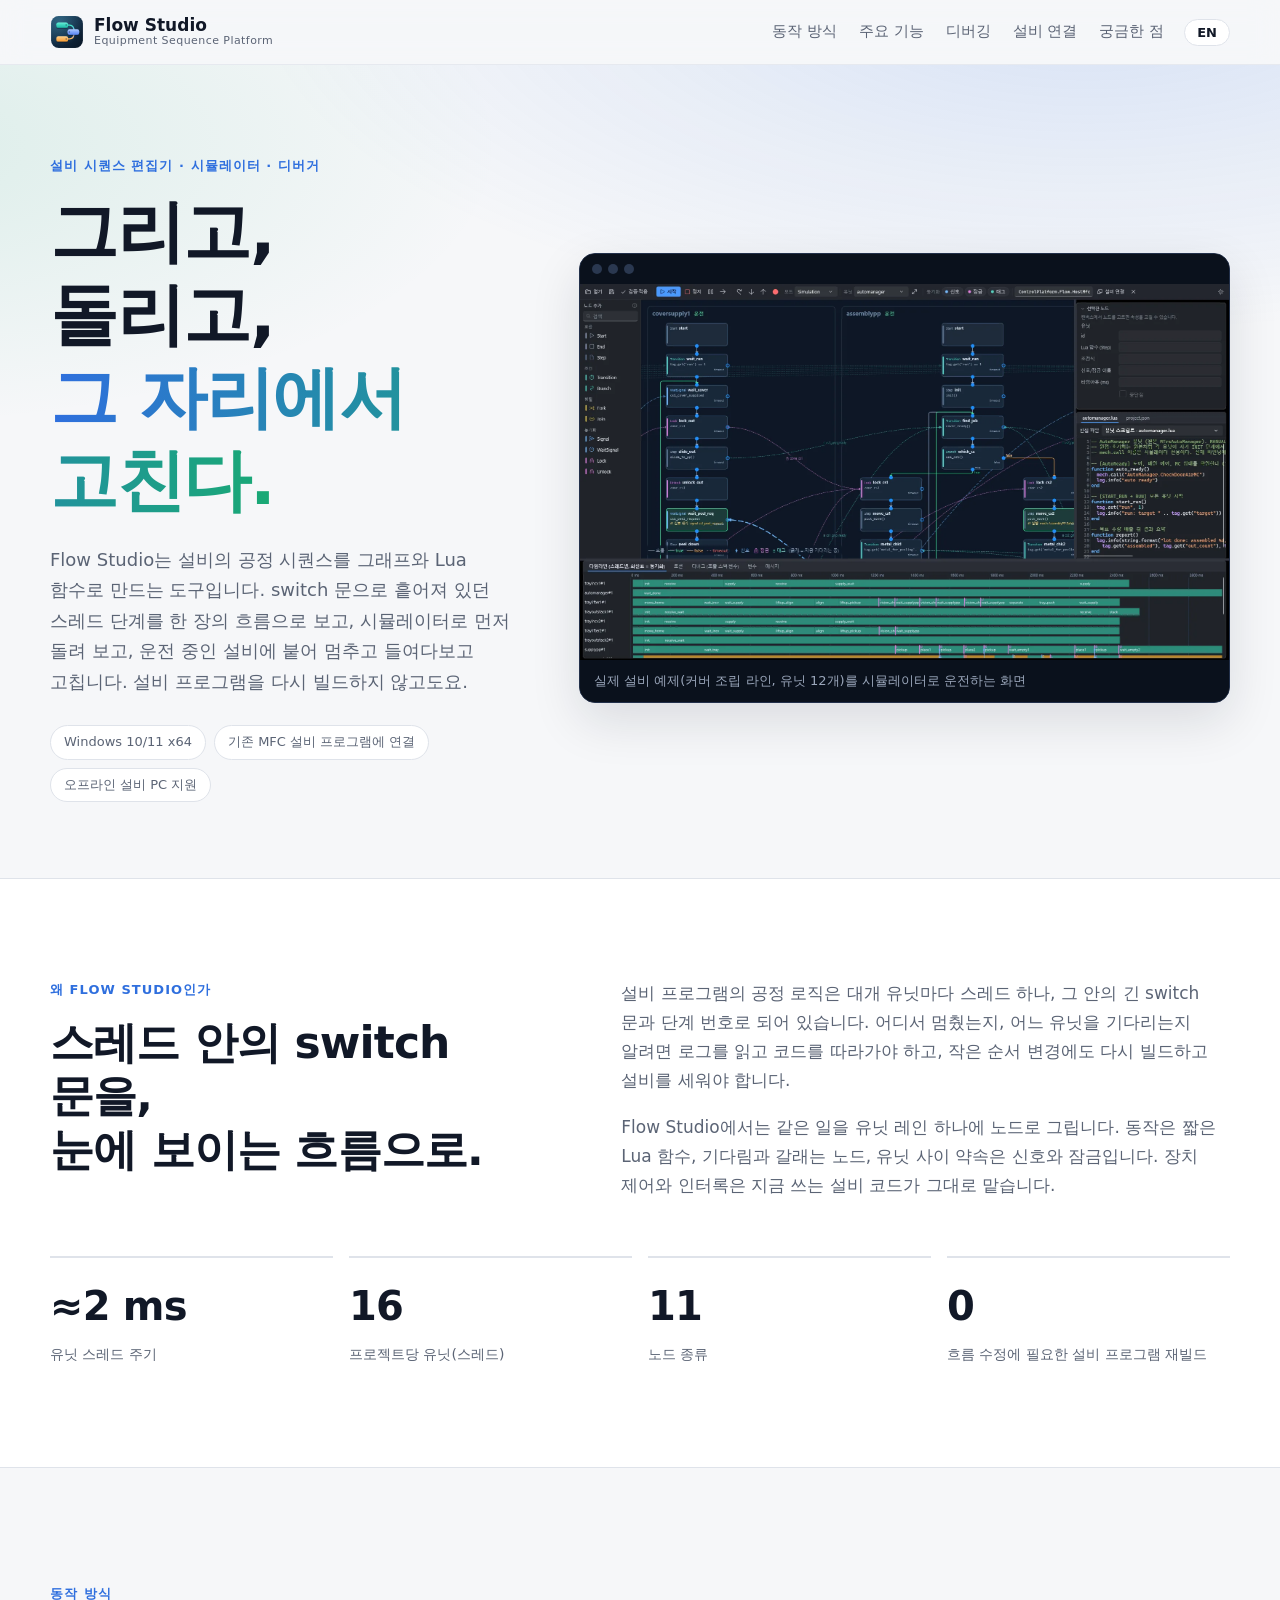
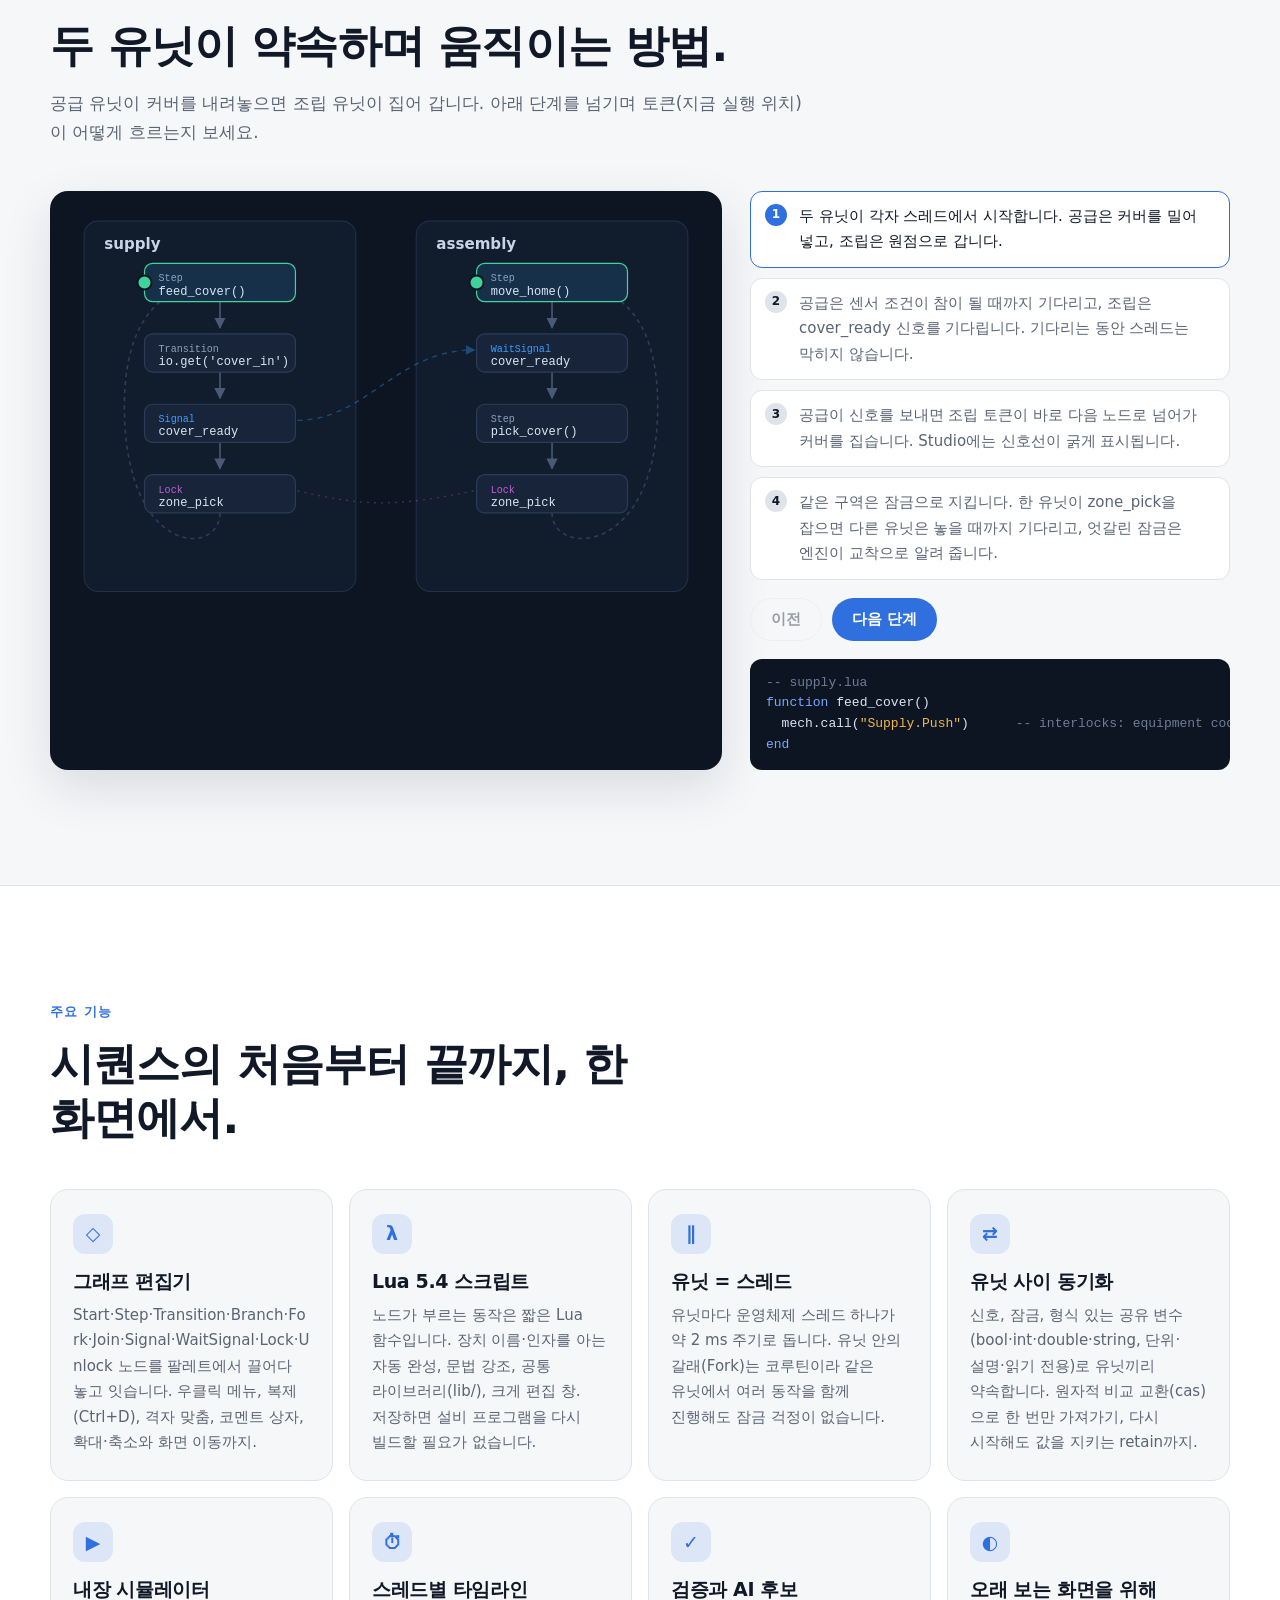
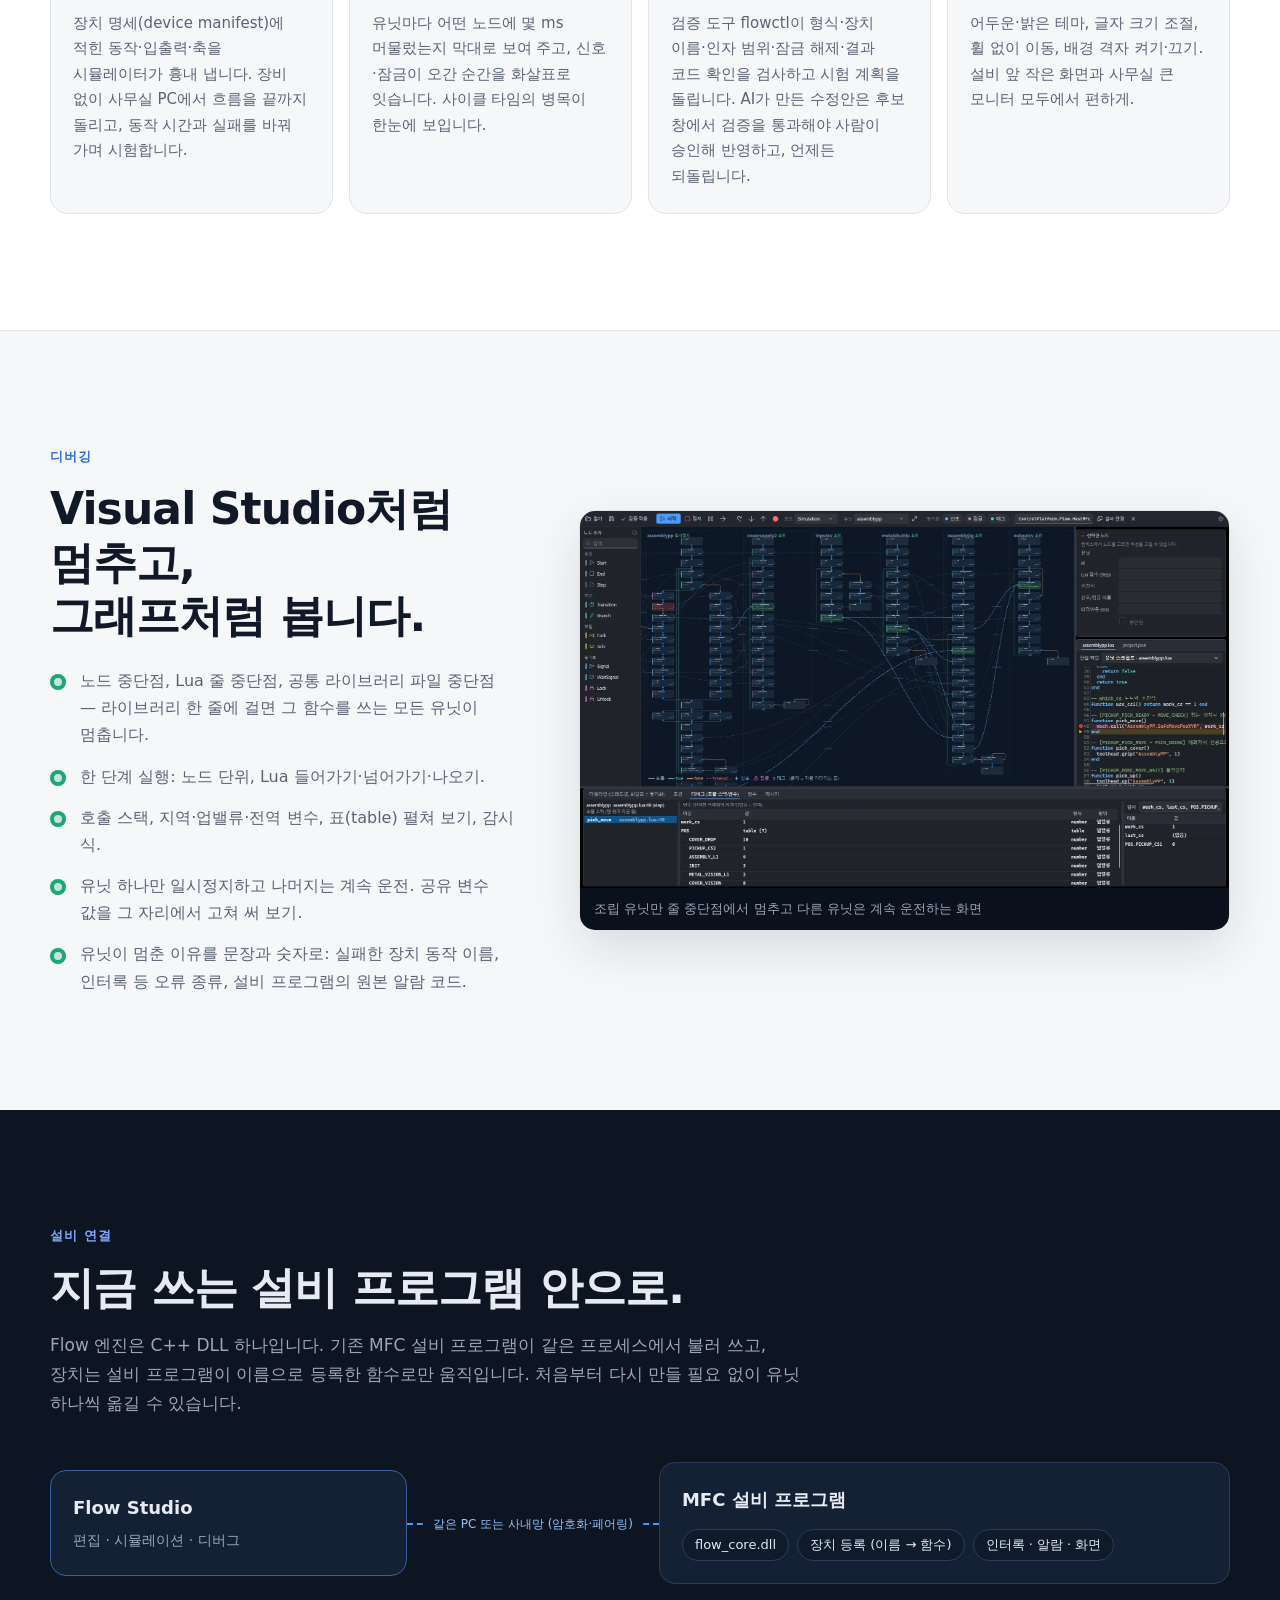
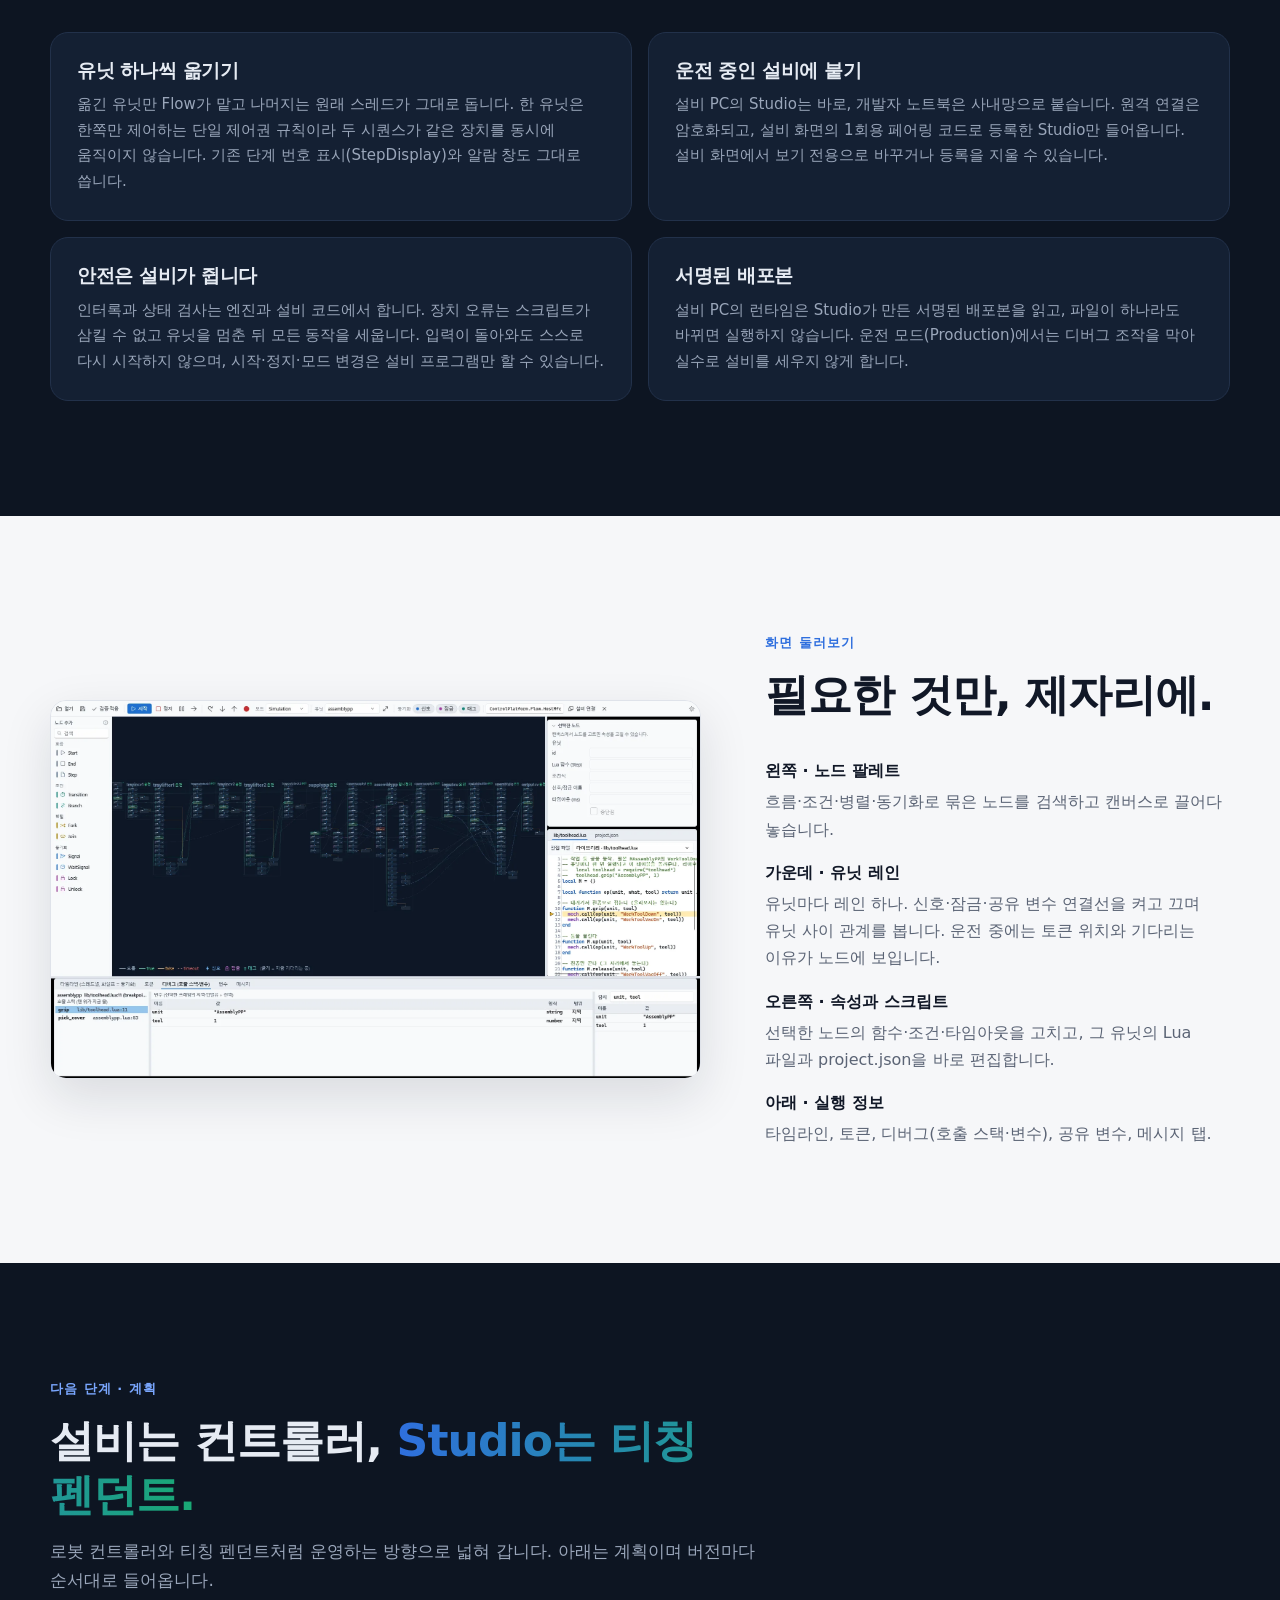
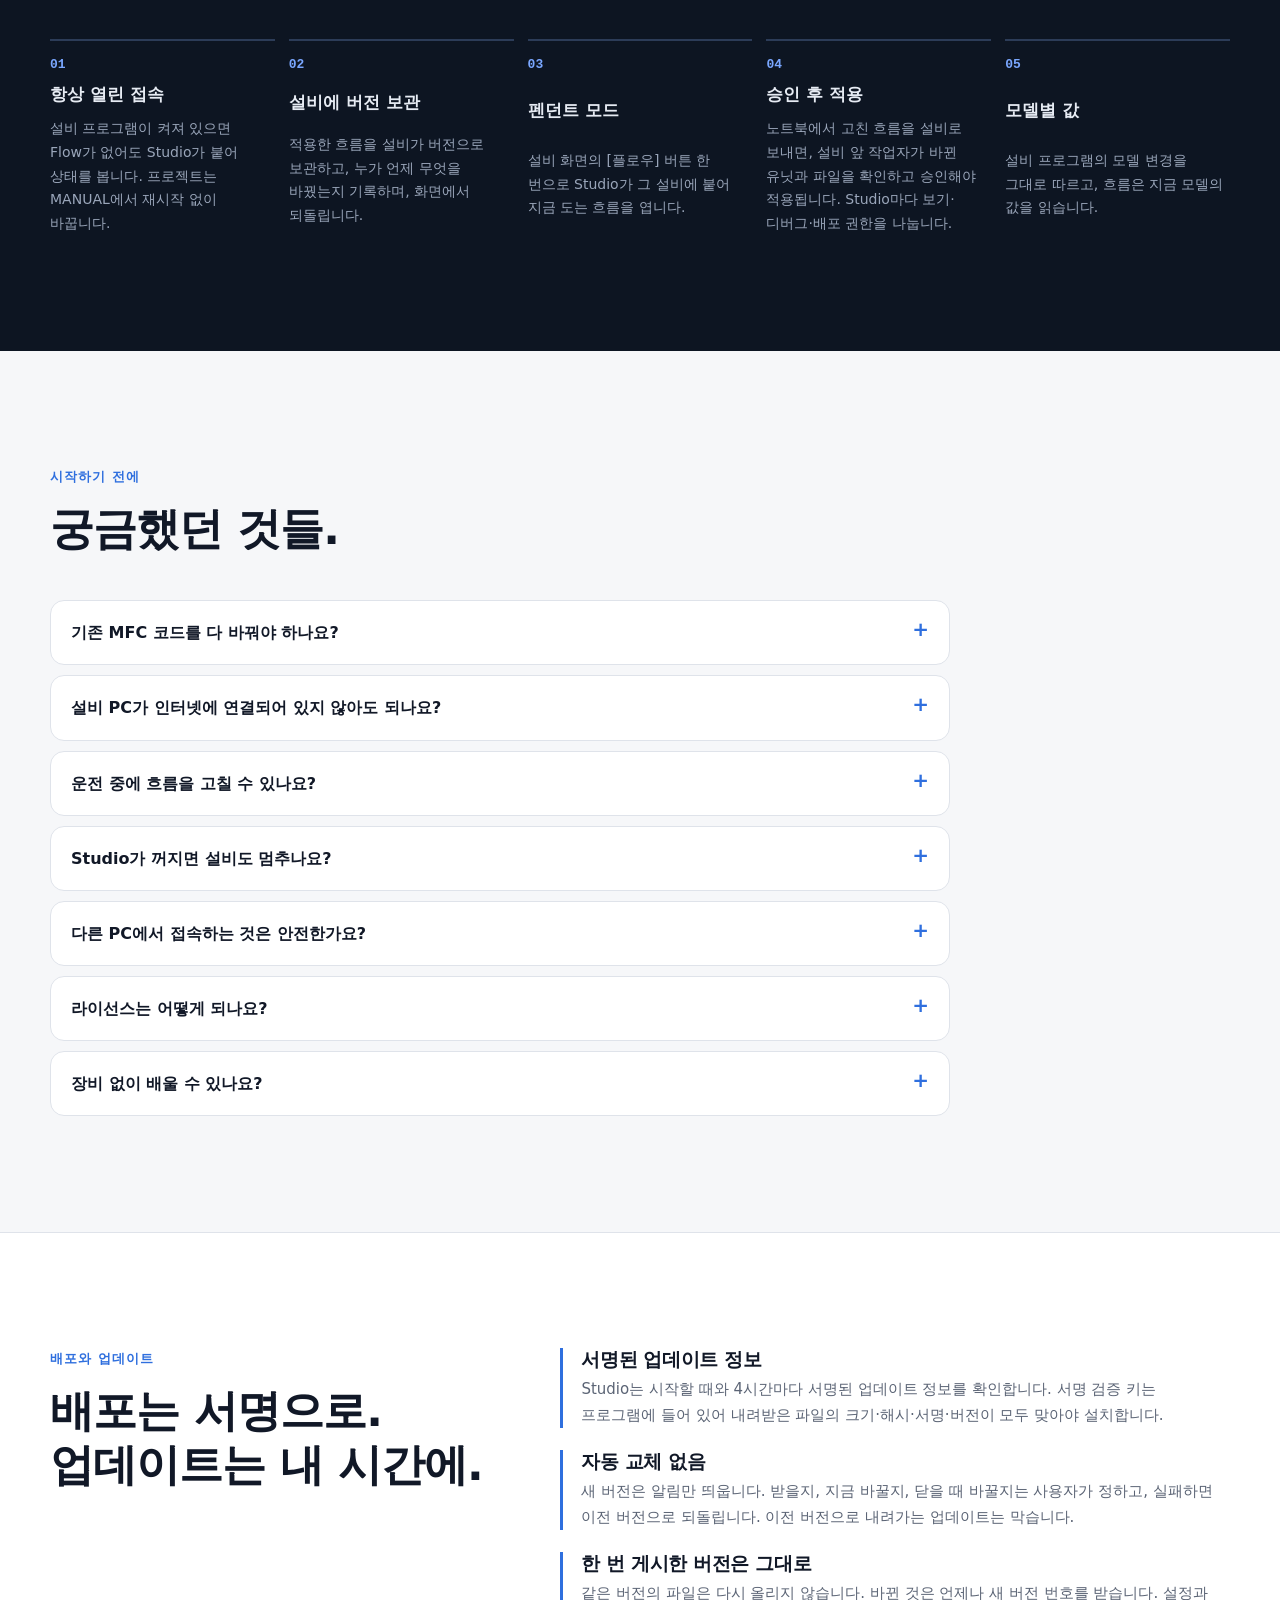
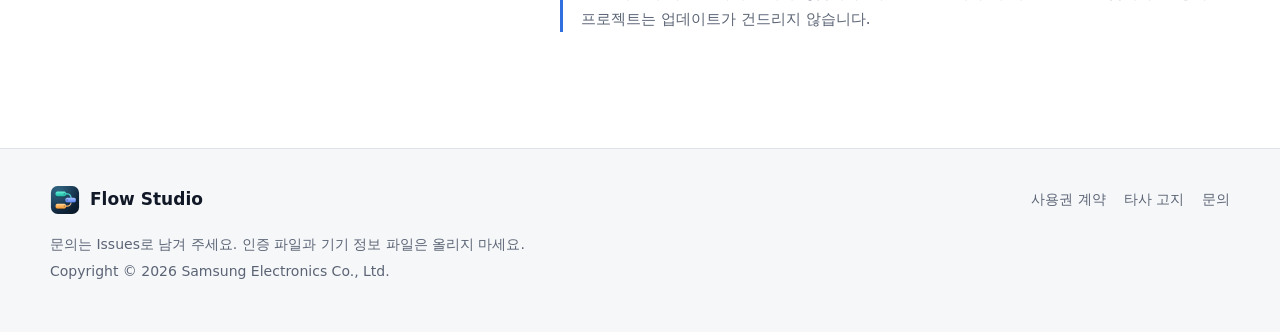
==== index.html @ 3deb9d01 "Product overview page (no downloads) Co-Authored-By: Claude Opus 5.5 <noreply@anthropic.com>" ====
<!doctype html>
<html lang="ko">
<head>
  <meta charset="utf-8">
  <meta name="viewport" content="width=device-width, initial-scale=1">
  <meta name="theme-color" content="#0d1522">
  <meta name="description" content="Flow Studio — 설비 공정 시퀀스를 그래프와 Lua로 만들고, 시뮬레이터로 돌리고, 운전 중인 설비에 붙어 디버깅하는 Windows 개발 도구.">
  <meta property="og:title" content="Flow Studio — Equipment sequences you can see">
  <meta property="og:description" content="그래프로 그리고, 바로 돌리고, 그 자리에서 고칩니다. 기존 MFC 설비 프로그램에 그대로 붙는 시퀀스 엔진과 편집기·디버거.">
  <meta property="og:type" content="website">
  <title>Flow Studio — Equipment sequences you can see</title>
  <link rel="icon" href="assets/flowstudio.svg" type="image/svg+xml">
  <link rel="stylesheet" href="styles.css">
  <script src="app.js" defer></script>
</head>
<body>
  <a class="skip-link" href="#main" data-ko="본문으로 이동" data-en="Skip to content">본문으로 이동</a>
  <div class="scroll-progress" aria-hidden="true"></div>

  <header class="site-header">
    <nav class="nav-wrap" aria-label="주 메뉴">
      <a class="brand" href="#top" aria-label="Flow Studio"><img src="assets/flowstudio.svg" width="34" height="34" alt=""><span>Flow Studio<span class="brand-caption">Equipment Sequence Platform</span></span></a>
      <div class="nav-links">
        <a href="#how" data-ko="동작 방식" data-en="How it works">동작 방식</a>
        <a href="#features" data-ko="주요 기능" data-en="Features">주요 기능</a>
        <a href="#debug" data-ko="디버깅" data-en="Debugging">디버깅</a>
        <a href="#equipment" data-ko="설비 연결" data-en="Equipment">설비 연결</a>
        <a href="#faq" data-ko="궁금한 점" data-en="FAQ">궁금한 점</a>
      </div>
      <button class="language-button" id="language" type="button" aria-label="Switch to English">EN</button>
    </nav>
  </header>

  <main id="main">
    <!-- 1. Hero -->
    <section class="hero" id="top" aria-labelledby="hero-heading">
      <div class="section-width hero-grid">
        <div class="hero-copy">
          <p class="eyebrow" data-ko="설비 시퀀스 편집기 · 시뮬레이터 · 디버거" data-en="Sequence editor · Simulator · Debugger">설비 시퀀스 편집기 · 시뮬레이터 · 디버거</p>
          <h1 id="hero-heading"><span data-ko="그리고, 돌리고," data-en="Draw it. Run it.">그리고, 돌리고,</span><br><span class="accent" data-ko="그 자리에서 고친다." data-en="Fix it on the spot.">그 자리에서 고친다.</span></h1>
          <p class="lead" data-ko="Flow Studio는 설비의 공정 시퀀스를 그래프와 Lua 함수로 만드는 도구입니다. switch 문으로 흩어져 있던 스레드 단계를 한 장의 흐름으로 보고, 시뮬레이터로 먼저 돌려 보고, 운전 중인 설비에 붙어 멈추고 들여다보고 고칩니다. 설비 프로그램을 다시 빌드하지 않고도요." data-en="Flow Studio builds equipment process sequences from graphs and Lua functions. See thread steps that used to hide in switch statements as one flow, run them in the simulator first, then attach to running equipment to pause, inspect and fix — without rebuilding the equipment program.">Flow Studio는 설비의 공정 시퀀스를 그래프와 Lua 함수로 만드는 도구입니다. switch 문으로 흩어져 있던 스레드 단계를 한 장의 흐름으로 보고, 시뮬레이터로 먼저 돌려 보고, 운전 중인 설비에 붙어 멈추고 들여다보고 고칩니다. 설비 프로그램을 다시 빌드하지 않고도요.</p>
          <ul class="hero-chips">
            <li data-ko="Windows 10/11 x64" data-en="Windows 10/11 x64">Windows 10/11 x64</li>
            <li data-ko="기존 MFC 설비 프로그램에 연결" data-en="Plugs into existing MFC programs">기존 MFC 설비 프로그램에 연결</li>
            <li data-ko="오프라인 설비 PC 지원" data-en="Works on offline equipment PCs">오프라인 설비 PC 지원</li>
          </ul>
        </div>
        <figure class="hero-shot">
          <div class="window-frame"><span></span><span></span><span></span></div>
          <img src="assets/studio-running.webp" width="1784" height="1035" alt="Flow Studio 실행 화면: 유닛 레인, 신호·잠금 연결선, 스레드별 타임라인" data-alt-ko="Flow Studio 실행 화면: 유닛 레인, 신호·잠금 연결선, 스레드별 타임라인" data-alt-en="Flow Studio running: unit lanes, signal and lock links, per-thread timeline">
          <figcaption data-ko="실제 설비 예제(커버 조립 라인, 유닛 12개)를 시뮬레이터로 운전하는 화면" data-en="A real equipment example (cover assembly line, 12 units) running in the simulator">실제 설비 예제(커버 조립 라인, 유닛 12개)를 시뮬레이터로 운전하는 화면</figcaption>
        </figure>
      </div>
    </section>

    <!-- 2. Intro band -->
    <section class="intro-band">
      <div class="section-width intro-grid reveal">
        <div>
          <p class="section-kicker" data-ko="왜 Flow Studio인가" data-en="Why Flow Studio">왜 Flow Studio인가</p>
          <h2><span data-ko="스레드 안의 switch 문을," data-en="The switch statement inside your thread,">스레드 안의 switch 문을,</span><br><span data-ko="눈에 보이는 흐름으로." data-en="as a flow you can see.">눈에 보이는 흐름으로.</span></h2>
        </div>
        <div class="intro-points">
          <p data-ko="설비 프로그램의 공정 로직은 대개 유닛마다 스레드 하나, 그 안의 긴 switch 문과 단계 번호로 되어 있습니다. 어디서 멈췄는지, 어느 유닛을 기다리는지 알려면 로그를 읽고 코드를 따라가야 하고, 작은 순서 변경에도 다시 빌드하고 설비를 세워야 합니다." data-en="Process logic in equipment programs is usually one thread per unit with a long switch statement and step numbers. Finding where it stopped or which unit it waits for means reading logs and tracing code, and even a small change in order means rebuilding and stopping the machine.">설비 프로그램의 공정 로직은 대개 유닛마다 스레드 하나, 그 안의 긴 switch 문과 단계 번호로 되어 있습니다. 어디서 멈췄는지, 어느 유닛을 기다리는지 알려면 로그를 읽고 코드를 따라가야 하고, 작은 순서 변경에도 다시 빌드하고 설비를 세워야 합니다.</p>
          <p data-ko="Flow Studio에서는 같은 일을 유닛 레인 하나에 노드로 그립니다. 동작은 짧은 Lua 함수, 기다림과 갈래는 노드, 유닛 사이 약속은 신호와 잠금입니다. 장치 제어와 인터록은 지금 쓰는 설비 코드가 그대로 맡습니다." data-en="In Flow Studio the same work is a lane of nodes. Actions are short Lua functions, waits and branches are nodes, and agreements between units are signals and locks. Device control and interlocks stay in the equipment code you already have.">Flow Studio에서는 같은 일을 유닛 레인 하나에 노드로 그립니다. 동작은 짧은 Lua 함수, 기다림과 갈래는 노드, 유닛 사이 약속은 신호와 잠금입니다. 장치 제어와 인터록은 지금 쓰는 설비 코드가 그대로 맡습니다.</p>
        </div>
      </div>
      <div class="section-width stats reveal">
        <div><strong>≈2 ms</strong><span data-ko="유닛 스레드 주기" data-en="unit thread cycle">유닛 스레드 주기</span></div>
        <div><strong>16</strong><span data-ko="프로젝트당 유닛(스레드)" data-en="units (threads) per project">프로젝트당 유닛(스레드)</span></div>
        <div><strong>11</strong><span data-ko="노드 종류" data-en="node types">노드 종류</span></div>
        <div><strong>0</strong><span data-ko="흐름 수정에 필요한 설비 프로그램 재빌드" data-en="equipment-program rebuilds to change a flow">흐름 수정에 필요한 설비 프로그램 재빌드</span></div>
      </div>
    </section>

    <!-- 3. Interactive demo -->
    <section class="section-width section-space" id="how" aria-labelledby="how-heading">
      <div class="section-heading reveal">
        <p class="eyebrow" data-ko="동작 방식" data-en="How it works">동작 방식</p>
        <h2 id="how-heading" data-ko="두 유닛이 약속하며 움직이는 방법." data-en="How two units keep their promises.">두 유닛이 약속하며 움직이는 방법.</h2>
        <p data-ko="공급 유닛이 커버를 내려놓으면 조립 유닛이 집어 갑니다. 아래 단계를 넘기며 토큰(지금 실행 위치)이 어떻게 흐르는지 보세요." data-en="The supply unit puts down a cover and the assembly unit picks it up. Step through and watch how the tokens (current positions) move.">공급 유닛이 커버를 내려놓으면 조립 유닛이 집어 갑니다. 아래 단계를 넘기며 토큰(지금 실행 위치)이 어떻게 흐르는지 보세요.</p>
      </div>
      <div class="demo reveal">
        <div class="demo-stage">
          <svg id="demo-svg" viewBox="0 0 640 400" role="img" aria-label="공급 유닛과 조립 유닛의 흐름 예">
            <defs>
              <marker id="arrow" viewBox="0 0 10 10" refX="9" refY="5" markerWidth="7" markerHeight="7" orient="auto-start-reverse"><path d="M0,0 L10,5 L0,10 z" class="m-flow"/></marker>
              <marker id="arrow-sig" viewBox="0 0 10 10" refX="9" refY="5" markerWidth="7" markerHeight="7" orient="auto-start-reverse"><path d="M0,0 L10,5 L0,10 z" class="m-sig"/></marker>
            </defs>
            <rect class="lane" x="20" y="16" width="270" height="368" rx="14"/>
            <rect class="lane" x="350" y="16" width="270" height="368" rx="14"/>
            <text class="lane-title" x="40" y="44">supply</text>
            <text class="lane-title" x="370" y="44">assembly</text>
            <g class="edges">
              <line x1="155" y1="96" x2="155" y2="122" marker-end="url(#arrow)"/>
              <line x1="155" y1="166" x2="155" y2="192" marker-end="url(#arrow)"/>
              <line x1="155" y1="236" x2="155" y2="262" marker-end="url(#arrow)"/>
              <line x1="485" y1="96" x2="485" y2="122" marker-end="url(#arrow)"/>
              <line x1="485" y1="166" x2="485" y2="192" marker-end="url(#arrow)"/>
              <line x1="485" y1="236" x2="485" y2="262" marker-end="url(#arrow)"/>
              <path d="M155,306 C155,350 60,350 60,200 C60,90 120,80 140,80" class="loop" marker-end="url(#arrow)"/>
              <path d="M485,306 C485,350 590,350 590,200 C590,90 530,80 505,80" class="loop" marker-end="url(#arrow)"/>
            </g>
            <path id="sig-line" class="sig" d="M232,214 C300,214 330,144 408,144" marker-end="url(#arrow-sig)"/>
            <path id="lock-line" class="lock" d="M232,284 C300,300 330,300 408,284"/>
            <g class="nodes">
              <g id="n-s1"><rect x="80" y="58" width="150" height="38" rx="8"/><text x="94" y="76" class="kind">Step</text><text x="94" y="89">feed_cover()</text></g>
              <g id="n-s2"><rect x="80" y="128" width="150" height="38" rx="8"/><text x="94" y="146" class="kind">Transition</text><text x="94" y="159">io.get('cover_in')</text></g>
              <g id="n-s3"><rect x="80" y="198" width="150" height="38" rx="8"/><text x="94" y="216" class="kind sig-t">Signal</text><text x="94" y="229">cover_ready</text></g>
              <g id="n-s4"><rect x="80" y="268" width="150" height="38" rx="8"/><text x="94" y="286" class="kind lock-t">Lock</text><text x="94" y="299">zone_pick</text></g>
              <g id="n-a1"><rect x="410" y="58" width="150" height="38" rx="8"/><text x="424" y="76" class="kind">Step</text><text x="424" y="89">move_home()</text></g>
              <g id="n-a2"><rect x="410" y="128" width="150" height="38" rx="8"/><text x="424" y="146" class="kind sig-t">WaitSignal</text><text x="424" y="159">cover_ready</text></g>
              <g id="n-a3"><rect x="410" y="198" width="150" height="38" rx="8"/><text x="424" y="216" class="kind">Step</text><text x="424" y="229">pick_cover()</text></g>
              <g id="n-a4"><rect x="410" y="268" width="150" height="38" rx="8"/><text x="424" y="286" class="kind lock-t">Lock</text><text x="424" y="299">zone_pick</text></g>
            </g>
            <circle id="tok-s" class="token" r="7" cx="80" cy="77"/>
            <circle id="tok-a" class="token" r="7" cx="410" cy="77"/>
          </svg>
        </div>
        <div class="demo-panel">
          <ol class="demo-steps" id="demo-steps">
            <li data-ko="두 유닛이 각자 스레드에서 시작합니다. 공급은 커버를 밀어 넣고, 조립은 원점으로 갑니다." data-en="Both units start on their own threads. Supply feeds a cover, assembly moves home.">두 유닛이 각자 스레드에서 시작합니다. 공급은 커버를 밀어 넣고, 조립은 원점으로 갑니다.</li>
            <li data-ko="공급은 센서 조건이 참이 될 때까지 기다리고, 조립은 cover_ready 신호를 기다립니다. 기다리는 동안 스레드는 막히지 않습니다." data-en="Supply waits for the sensor condition, assembly waits for the cover_ready signal. Waiting never blocks the thread.">공급은 센서 조건이 참이 될 때까지 기다리고, 조립은 cover_ready 신호를 기다립니다. 기다리는 동안 스레드는 막히지 않습니다.</li>
            <li data-ko="공급이 신호를 보내면 조립 토큰이 바로 다음 노드로 넘어가 커버를 집습니다. Studio에는 신호선이 굵게 표시됩니다." data-en="When supply raises the signal, the assembly token moves on and picks the cover. Studio draws the signal link in bold.">공급이 신호를 보내면 조립 토큰이 바로 다음 노드로 넘어가 커버를 집습니다. Studio에는 신호선이 굵게 표시됩니다.</li>
            <li data-ko="같은 구역은 잠금으로 지킵니다. 한 유닛이 zone_pick을 잡으면 다른 유닛은 놓을 때까지 기다리고, 엇갈린 잠금은 엔진이 교착으로 알려 줍니다." data-en="A shared zone is guarded by a lock. While one unit holds zone_pick the other waits, and crossed locks are reported as a deadlock.">같은 구역은 잠금으로 지킵니다. 한 유닛이 zone_pick을 잡으면 다른 유닛은 놓을 때까지 기다리고, 엇갈린 잠금은 엔진이 교착으로 알려 줍니다.</li>
          </ol>
          <div class="demo-controls">
            <button class="button button-ghost" id="demo-prev" type="button" data-ko="이전" data-en="Back">이전</button>
            <button class="button" id="demo-next" type="button" data-ko="다음 단계" data-en="Next step">다음 단계</button>
          </div>
          <pre class="demo-code"><code><span class="c">-- supply.lua</span>
<span class="k">function</span> feed_cover()
  mech.call(<span class="s">"Supply.Push"</span>)      <span class="c">-- interlocks: equipment code</span>
<span class="k">end</span></code></pre>
        </div>
      </div>
    </section>

    <!-- 4. Features -->
    <section class="features-band" id="features" aria-labelledby="features-heading">
      <div class="section-width section-space">
        <div class="section-heading reveal">
          <p class="eyebrow" data-ko="주요 기능" data-en="Features">주요 기능</p>
          <h2 id="features-heading" data-ko="시퀀스의 처음부터 끝까지, 한 화면에서." data-en="From first node to running line, in one place.">시퀀스의 처음부터 끝까지, 한 화면에서.</h2>
        </div>
        <div class="feature-grid">
          <article class="feature reveal"><div class="icon">◇</div><h3 data-ko="그래프 편집기" data-en="Graph editor">그래프 편집기</h3><p data-ko="Start·Step·Transition·Branch·Fork·Join·Signal·WaitSignal·Lock·Unlock 노드를 팔레트에서 끌어다 놓고 잇습니다. 우클릭 메뉴, 복제(Ctrl+D), 격자 맞춤, 코멘트 상자, 확대·축소와 화면 이동까지." data-en="Drag Start, Step, Transition, Branch, Fork, Join, Signal, WaitSignal, Lock and Unlock nodes from the palette and wire them up. Right-click menu, duplicate (Ctrl+D), grid snap, comment boxes, zoom and pan.">Start·Step·Transition·Branch·Fork·Join·Signal·WaitSignal·Lock·Unlock 노드를 팔레트에서 끌어다 놓고 잇습니다. 우클릭 메뉴, 복제(Ctrl+D), 격자 맞춤, 코멘트 상자, 확대·축소와 화면 이동까지.</p></article>
          <article class="feature reveal"><div class="icon">λ</div><h3 data-ko="Lua 5.4 스크립트" data-en="Lua 5.4 scripts">Lua 5.4 스크립트</h3><p data-ko="노드가 부르는 동작은 짧은 Lua 함수입니다. 장치 이름·인자를 아는 자동 완성, 문법 강조, 공통 라이브러리(lib/), 크게 편집 창. 저장하면 설비 프로그램을 다시 빌드할 필요가 없습니다." data-en="Actions behind nodes are short Lua functions, with completion that knows device names and arguments, syntax highlighting, shared libraries (lib/) and a large editor. Save — no equipment rebuild.">노드가 부르는 동작은 짧은 Lua 함수입니다. 장치 이름·인자를 아는 자동 완성, 문법 강조, 공통 라이브러리(lib/), 크게 편집 창. 저장하면 설비 프로그램을 다시 빌드할 필요가 없습니다.</p></article>
          <article class="feature reveal"><div class="icon">∥</div><h3 data-ko="유닛 = 스레드" data-en="One unit, one thread">유닛 = 스레드</h3><p data-ko="유닛마다 운영체제 스레드 하나가 약 2 ms 주기로 돕니다. 유닛 안의 갈래(Fork)는 코루틴이라 같은 유닛에서 여러 동작을 함께 진행해도 잠금 걱정이 없습니다." data-en="Each unit runs on its own OS thread at about 2 ms. Forks inside a unit are coroutines, so parallel actions within a unit need no locking.">유닛마다 운영체제 스레드 하나가 약 2 ms 주기로 돕니다. 유닛 안의 갈래(Fork)는 코루틴이라 같은 유닛에서 여러 동작을 함께 진행해도 잠금 걱정이 없습니다.</p></article>
          <article class="feature reveal"><div class="icon">⇄</div><h3 data-ko="유닛 사이 동기화" data-en="Synchronisation">유닛 사이 동기화</h3><p data-ko="신호, 잠금, 형식 있는 공유 변수(bool·int·double·string, 단위·설명·읽기 전용)로 유닛끼리 약속합니다. 원자적 비교 교환(cas)으로 한 번만 가져가기, 다시 시작해도 값을 지키는 retain까지." data-en="Units agree through signals, locks and typed shared variables (bool, int, double, string with units, descriptions and read-only access). Atomic compare-and-swap for take-once handshakes, and retain to keep values across restarts.">신호, 잠금, 형식 있는 공유 변수(bool·int·double·string, 단위·설명·읽기 전용)로 유닛끼리 약속합니다. 원자적 비교 교환(cas)으로 한 번만 가져가기, 다시 시작해도 값을 지키는 retain까지.</p></article>
          <article class="feature reveal"><div class="icon">▶</div><h3 data-ko="내장 시뮬레이터" data-en="Built-in simulator">내장 시뮬레이터</h3><p data-ko="장치 명세(device manifest)에 적힌 동작·입출력·축을 시뮬레이터가 흉내 냅니다. 장비 없이 사무실 PC에서 흐름을 끝까지 돌리고, 동작 시간과 실패를 바꿔 가며 시험합니다." data-en="The simulator imitates the actions, I/O and axes listed in the device manifest. Run the whole flow on an office PC without hardware, varying durations and failures.">장치 명세(device manifest)에 적힌 동작·입출력·축을 시뮬레이터가 흉내 냅니다. 장비 없이 사무실 PC에서 흐름을 끝까지 돌리고, 동작 시간과 실패를 바꿔 가며 시험합니다.</p></article>
          <article class="feature reveal"><div class="icon">⏱</div><h3 data-ko="스레드별 타임라인" data-en="Per-thread timeline">스레드별 타임라인</h3><p data-ko="유닛마다 어떤 노드에 몇 ms 머물렀는지 막대로 보여 주고, 신호·잠금이 오간 순간을 화살표로 잇습니다. 사이클 타임의 병목이 한눈에 보입니다." data-en="See how long each unit stayed on each node, with arrows where signals and locks passed between units. Cycle-time bottlenecks stand out at a glance.">유닛마다 어떤 노드에 몇 ms 머물렀는지 막대로 보여 주고, 신호·잠금이 오간 순간을 화살표로 잇습니다. 사이클 타임의 병목이 한눈에 보입니다.</p></article>
          <article class="feature reveal"><div class="icon">✓</div><h3 data-ko="검증과 AI 후보" data-en="Validation and AI drafts">검증과 AI 후보</h3><p data-ko="검증 도구 flowctl이 형식·장치 이름·인자 범위·잠금 해제·결과 코드 확인을 검사하고 시험 계획을 돌립니다. AI가 만든 수정안은 후보 창에서 검증을 통과해야 사람이 승인해 반영하고, 언제든 되돌립니다." data-en="The flowctl validator checks format, device names, argument ranges, released locks and checked result codes, and runs test plans. AI-made changes land in a candidate window, must pass validation, are applied only on human approval and can always be reverted.">검증 도구 flowctl이 형식·장치 이름·인자 범위·잠금 해제·결과 코드 확인을 검사하고 시험 계획을 돌립니다. AI가 만든 수정안은 후보 창에서 검증을 통과해야 사람이 승인해 반영하고, 언제든 되돌립니다.</p></article>
          <article class="feature reveal"><div class="icon">◐</div><h3 data-ko="오래 보는 화면을 위해" data-en="Made for long sessions">오래 보는 화면을 위해</h3><p data-ko="어두운·밝은 테마, 글자 크기 조절, 휠 없이 이동, 배경 격자 켜기·끄기. 설비 앞 작은 화면과 사무실 큰 모니터 모두에서 편하게." data-en="Dark and light themes, adjustable font size, wheel-free panning and a grid toggle — comfortable on a small screen at the machine or a big office monitor.">어두운·밝은 테마, 글자 크기 조절, 휠 없이 이동, 배경 격자 켜기·끄기. 설비 앞 작은 화면과 사무실 큰 모니터 모두에서 편하게.</p></article>
        </div>
      </div>
    </section>

    <!-- 5. Debugging -->
    <section class="section-width section-space split" id="debug" aria-labelledby="debug-heading">
      <div class="split-copy reveal">
        <p class="eyebrow" data-ko="디버깅" data-en="Debugging">디버깅</p>
        <h2 id="debug-heading"><span data-ko="Visual Studio처럼 멈추고," data-en="Pause like Visual Studio.">Visual Studio처럼 멈추고,</span><br><span data-ko="그래프처럼 봅니다." data-en="See it like a graph.">그래프처럼 봅니다.</span></h2>
        <ul class="check-list">
          <li data-ko="노드 중단점, Lua 줄 중단점, 공통 라이브러리 파일 중단점 — 라이브러리 한 줄에 걸면 그 함수를 쓰는 모든 유닛이 멈춥니다." data-en="Node breakpoints, Lua line breakpoints and library-file breakpoints — one line in a shared library stops every unit that uses it.">노드 중단점, Lua 줄 중단점, 공통 라이브러리 파일 중단점 — 라이브러리 한 줄에 걸면 그 함수를 쓰는 모든 유닛이 멈춥니다.</li>
          <li data-ko="한 단계 실행: 노드 단위, Lua 들어가기·넘어가기·나오기." data-en="Stepping by node, and Lua step into, over and out.">한 단계 실행: 노드 단위, Lua 들어가기·넘어가기·나오기.</li>
          <li data-ko="호출 스택, 지역·업밸류·전역 변수, 표(table) 펼쳐 보기, 감시 식." data-en="Call stack, locals, upvalues and globals, expandable tables, and watch expressions.">호출 스택, 지역·업밸류·전역 변수, 표(table) 펼쳐 보기, 감시 식.</li>
          <li data-ko="유닛 하나만 일시정지하고 나머지는 계속 운전. 공유 변수 값을 그 자리에서 고쳐 써 보기." data-en="Pause a single unit while the rest keep running, and edit shared variable values on the spot.">유닛 하나만 일시정지하고 나머지는 계속 운전. 공유 변수 값을 그 자리에서 고쳐 써 보기.</li>
          <li data-ko="유닛이 멈춘 이유를 문장과 숫자로: 실패한 장치 동작 이름, 인터록 등 오류 종류, 설비 프로그램의 원본 알람 코드." data-en="Why a unit faulted, in words and numbers: the failed device action, the error kind such as an interlock, and the equipment program's original alarm code.">유닛이 멈춘 이유를 문장과 숫자로: 실패한 장치 동작 이름, 인터록 등 오류 종류, 설비 프로그램의 원본 알람 코드.</li>
        </ul>
      </div>
      <figure class="shot reveal">
        <img src="assets/studio-debug.webp" width="1784" height="1035" loading="lazy" alt="Lua 줄 중단점에서 멈춘 유닛과 호출 스택·변수 창" data-alt-ko="Lua 줄 중단점에서 멈춘 유닛과 호출 스택·변수 창" data-alt-en="A unit stopped at a Lua line breakpoint, with call stack and variables">
        <figcaption data-ko="조립 유닛만 줄 중단점에서 멈추고 다른 유닛은 계속 운전하는 화면" data-en="Only the assembly unit stops at a line breakpoint while the others keep running">조립 유닛만 줄 중단점에서 멈추고 다른 유닛은 계속 운전하는 화면</figcaption>
      </figure>
    </section>

    <!-- 6. Equipment integration -->
    <section class="dark-band" id="equipment" aria-labelledby="equipment-heading">
      <div class="section-width section-space">
        <div class="section-heading reveal">
          <p class="eyebrow" data-ko="설비 연결" data-en="On the equipment">설비 연결</p>
          <h2 id="equipment-heading" data-ko="지금 쓰는 설비 프로그램 안으로." data-en="Inside the equipment program you already run.">지금 쓰는 설비 프로그램 안으로.</h2>
          <p data-ko="Flow 엔진은 C++ DLL 하나입니다. 기존 MFC 설비 프로그램이 같은 프로세스에서 불러 쓰고, 장치는 설비 프로그램이 이름으로 등록한 함수로만 움직입니다. 처음부터 다시 만들 필요 없이 유닛 하나씩 옮길 수 있습니다." data-en="The Flow engine is a single C++ DLL. Your MFC equipment program loads it in-process, and devices move only through functions the program registers by name. Move one unit at a time instead of starting over.">Flow 엔진은 C++ DLL 하나입니다. 기존 MFC 설비 프로그램이 같은 프로세스에서 불러 쓰고, 장치는 설비 프로그램이 이름으로 등록한 함수로만 움직입니다. 처음부터 다시 만들 필요 없이 유닛 하나씩 옮길 수 있습니다.</p>
        </div>
        <div class="arch reveal" aria-hidden="true">
          <div class="arch-box studio"><b>Flow Studio</b><span data-ko="편집 · 시뮬레이션 · 디버그" data-en="edit · simulate · debug">편집 · 시뮬레이션 · 디버그</span></div>
          <div class="arch-link"><span data-ko="같은 PC 또는 사내망 (암호화·페어링)" data-en="same PC or plant network (encrypted, paired)">같은 PC 또는 사내망 (암호화·페어링)</span></div>
          <div class="arch-box machine"><b data-ko="MFC 설비 프로그램" data-en="MFC equipment program">MFC 설비 프로그램</b>
            <div class="arch-inner"><span class="pill">flow_core.dll</span><span class="pill" data-ko="장치 등록 (이름 → 함수)" data-en="device registry (name → function)">장치 등록 (이름 → 함수)</span><span class="pill" data-ko="인터록 · 알람 · 화면" data-en="interlocks · alarms · screens">인터록 · 알람 · 화면</span></div>
          </div>
        </div>
        <div class="equip-grid">
          <article class="reveal"><h3 data-ko="유닛 하나씩 옮기기" data-en="Migrate unit by unit">유닛 하나씩 옮기기</h3><p data-ko="옮긴 유닛만 Flow가 맡고 나머지는 원래 스레드가 그대로 돕니다. 한 유닛은 한쪽만 제어하는 단일 제어권 규칙이라 두 시퀀스가 같은 장치를 동시에 움직이지 않습니다. 기존 단계 번호 표시(StepDisplay)와 알람 창도 그대로 씁니다." data-en="Flow drives only the units you moved; the rest keep their original threads. A single-owner rule means two sequences never drive the same device. Existing step displays and alarm dialogs keep working.">옮긴 유닛만 Flow가 맡고 나머지는 원래 스레드가 그대로 돕니다. 한 유닛은 한쪽만 제어하는 단일 제어권 규칙이라 두 시퀀스가 같은 장치를 동시에 움직이지 않습니다. 기존 단계 번호 표시(StepDisplay)와 알람 창도 그대로 씁니다.</p></article>
          <article class="reveal"><h3 data-ko="운전 중인 설비에 붙기" data-en="Attach to a running machine">운전 중인 설비에 붙기</h3><p data-ko="설비 PC의 Studio는 바로, 개발자 노트북은 사내망으로 붙습니다. 원격 연결은 암호화되고, 설비 화면의 1회용 페어링 코드로 등록한 Studio만 들어옵니다. 설비 화면에서 보기 전용으로 바꾸거나 등록을 지울 수 있습니다." data-en="Studio on the equipment PC attaches directly; a developer laptop attaches over the plant network. Remote links are encrypted and only Studios paired with a one-time code from the equipment screen get in. The equipment can switch to view-only or remove a pairing at any time.">설비 PC의 Studio는 바로, 개발자 노트북은 사내망으로 붙습니다. 원격 연결은 암호화되고, 설비 화면의 1회용 페어링 코드로 등록한 Studio만 들어옵니다. 설비 화면에서 보기 전용으로 바꾸거나 등록을 지울 수 있습니다.</p></article>
          <article class="reveal"><h3 data-ko="안전은 설비가 쥡니다" data-en="Safety stays with the machine">안전은 설비가 쥡니다</h3><p data-ko="인터록과 상태 검사는 엔진과 설비 코드에서 합니다. 장치 오류는 스크립트가 삼킬 수 없고 유닛을 멈춘 뒤 모든 동작을 세웁니다. 입력이 돌아와도 스스로 다시 시작하지 않으며, 시작·정지·모드 변경은 설비 프로그램만 할 수 있습니다." data-en="Interlocks and state checks run in the engine and the equipment code. Device errors cannot be swallowed by scripts; the unit faults and all motion stops. Nothing restarts by itself when inputs recover, and only the equipment program can start, stop or change modes.">인터록과 상태 검사는 엔진과 설비 코드에서 합니다. 장치 오류는 스크립트가 삼킬 수 없고 유닛을 멈춘 뒤 모든 동작을 세웁니다. 입력이 돌아와도 스스로 다시 시작하지 않으며, 시작·정지·모드 변경은 설비 프로그램만 할 수 있습니다.</p></article>
          <article class="reveal"><h3 data-ko="서명된 배포본" data-en="Signed deployment packages">서명된 배포본</h3><p data-ko="설비 PC의 런타임은 Studio가 만든 서명된 배포본을 읽고, 파일이 하나라도 바뀌면 실행하지 않습니다. 운전 모드(Production)에서는 디버그 조작을 막아 실수로 설비를 세우지 않게 합니다." data-en="The runtime on the equipment PC reads signed deployment packages made by Studio and refuses to run if any file changed. Production mode blocks debug operations so nobody stops the line by accident.">설비 PC의 런타임은 Studio가 만든 서명된 배포본을 읽고, 파일이 하나라도 바뀌면 실행하지 않습니다. 운전 모드(Production)에서는 디버그 조작을 막아 실수로 설비를 세우지 않게 합니다.</p></article>
        </div>
      </div>
    </section>

    <!-- 7. Light theme + tour -->
    <section class="section-width section-space split reverse" aria-labelledby="tour-heading">
      <figure class="shot reveal">
        <img src="assets/studio-light.webp" width="1784" height="1035" loading="lazy" alt="밝은 테마의 Flow Studio 전체 화면" data-alt-ko="밝은 테마의 Flow Studio 전체 화면" data-alt-en="Flow Studio in the light theme">
      </figure>
      <div class="split-copy reveal">
        <p class="eyebrow" data-ko="화면 둘러보기" data-en="A quick tour">화면 둘러보기</p>
        <h2 id="tour-heading" data-ko="필요한 것만, 제자리에." data-en="Everything in its place.">필요한 것만, 제자리에.</h2>
        <dl class="tour">
          <dt data-ko="왼쪽 · 노드 팔레트" data-en="Left · Node palette">왼쪽 · 노드 팔레트</dt><dd data-ko="흐름·조건·병렬·동기화로 묶은 노드를 검색하고 캔버스로 끌어다 놓습니다." data-en="Search grouped nodes and drag them onto the canvas.">흐름·조건·병렬·동기화로 묶은 노드를 검색하고 캔버스로 끌어다 놓습니다.</dd>
          <dt data-ko="가운데 · 유닛 레인" data-en="Centre · Unit lanes">가운데 · 유닛 레인</dt><dd data-ko="유닛마다 레인 하나. 신호·잠금·공유 변수 연결선을 켜고 끄며 유닛 사이 관계를 봅니다. 운전 중에는 토큰 위치와 기다리는 이유가 노드에 보입니다." data-en="One lane per unit. Toggle signal, lock and variable links to see how units relate; while running, token positions and wait reasons appear on the nodes.">유닛마다 레인 하나. 신호·잠금·공유 변수 연결선을 켜고 끄며 유닛 사이 관계를 봅니다. 운전 중에는 토큰 위치와 기다리는 이유가 노드에 보입니다.</dd>
          <dt data-ko="오른쪽 · 속성과 스크립트" data-en="Right · Properties and script">오른쪽 · 속성과 스크립트</dt><dd data-ko="선택한 노드의 함수·조건·타임아웃을 고치고, 그 유닛의 Lua 파일과 project.json을 바로 편집합니다." data-en="Edit the selected node's function, condition and timeout, and the unit's Lua file and project.json right there.">선택한 노드의 함수·조건·타임아웃을 고치고, 그 유닛의 Lua 파일과 project.json을 바로 편집합니다.</dd>
          <dt data-ko="아래 · 실행 정보" data-en="Bottom · Run panels">아래 · 실행 정보</dt><dd data-ko="타임라인, 토큰, 디버그(호출 스택·변수), 공유 변수, 메시지 탭." data-en="Timeline, tokens, debug (call stack, variables), shared variables and messages.">타임라인, 토큰, 디버그(호출 스택·변수), 공유 변수, 메시지 탭.</dd>
        </dl>
      </div>
    </section>

    <!-- 8. Roadmap -->
    <section class="roadmap-band" aria-labelledby="roadmap-heading">
      <div class="section-width section-space">
        <div class="section-heading reveal">
          <p class="eyebrow" data-ko="다음 단계 · 계획" data-en="What's next · planned">다음 단계 · 계획</p>
          <h2 id="roadmap-heading"><span data-ko="설비는 컨트롤러," data-en="The machine is the controller,">설비는 컨트롤러,</span> <span class="accent" data-ko="Studio는 티칭 펜던트." data-en="Studio is the teach pendant.">Studio는 티칭 펜던트.</span></h2>
          <p data-ko="로봇 컨트롤러와 티칭 펜던트처럼 운영하는 방향으로 넓혀 갑니다. 아래는 계획이며 버전마다 순서대로 들어옵니다." data-en="We are extending Flow Studio to work like a robot controller with a teach pendant. These items are planned and will arrive release by release.">로봇 컨트롤러와 티칭 펜던트처럼 운영하는 방향으로 넓혀 갑니다. 아래는 계획이며 버전마다 순서대로 들어옵니다.</p>
        </div>
        <ol class="roadmap reveal">
          <li><b data-ko="항상 열린 접속" data-en="Always reachable">항상 열린 접속</b><span data-ko="설비 프로그램이 켜져 있으면 Flow가 없어도 Studio가 붙어 상태를 봅니다. 프로젝트는 MANUAL에서 재시작 없이 바꿉니다." data-en="Studio can attach whenever the equipment program runs, even without a flow; switch projects in MANUAL without restarting.">설비 프로그램이 켜져 있으면 Flow가 없어도 Studio가 붙어 상태를 봅니다. 프로젝트는 MANUAL에서 재시작 없이 바꿉니다.</span></li>
          <li><b data-ko="설비에 버전 보관" data-en="Versions on the machine">설비에 버전 보관</b><span data-ko="적용한 흐름을 설비가 버전으로 보관하고, 누가 언제 무엇을 바꿨는지 기록하며, 화면에서 되돌립니다." data-en="The machine keeps applied flows as versions, records who changed what and when, and rolls back from its screen.">적용한 흐름을 설비가 버전으로 보관하고, 누가 언제 무엇을 바꿨는지 기록하며, 화면에서 되돌립니다.</span></li>
          <li><b data-ko="펜던트 모드" data-en="Pendant mode">펜던트 모드</b><span data-ko="설비 화면의 [플로우] 버튼 한 번으로 Studio가 그 설비에 붙어 지금 도는 흐름을 엽니다." data-en="One button on the equipment screen opens Studio attached to that machine with the flow it is running.">설비 화면의 [플로우] 버튼 한 번으로 Studio가 그 설비에 붙어 지금 도는 흐름을 엽니다.</span></li>
          <li><b data-ko="승인 후 적용" data-en="Apply after approval">승인 후 적용</b><span data-ko="노트북에서 고친 흐름을 설비로 보내면, 설비 앞 작업자가 바뀐 유닛과 파일을 확인하고 승인해야 적용됩니다. Studio마다 보기·디버그·배포 권한을 나눕니다." data-en="Changes sent from a laptop are applied only after the operator at the machine reviews the changed units and files and approves. Each Studio gets view, debug or deploy rights.">노트북에서 고친 흐름을 설비로 보내면, 설비 앞 작업자가 바뀐 유닛과 파일을 확인하고 승인해야 적용됩니다. Studio마다 보기·디버그·배포 권한을 나눕니다.</span></li>
          <li><b data-ko="모델별 값" data-en="Per-model values">모델별 값</b><span data-ko="설비 프로그램의 모델 변경을 그대로 따르고, 흐름은 지금 모델의 값을 읽습니다." data-en="Flows follow the equipment program's model change and read the current model's values.">설비 프로그램의 모델 변경을 그대로 따르고, 흐름은 지금 모델의 값을 읽습니다.</span></li>
        </ol>
      </div>
    </section>

    <!-- 9. FAQ -->
    <section class="section-width section-space" id="faq" aria-labelledby="faq-heading">
      <div class="section-heading reveal">
        <p class="eyebrow" data-ko="시작하기 전에" data-en="Before you start">시작하기 전에</p>
        <h2 id="faq-heading" data-ko="궁금했던 것들." data-en="A few good questions.">궁금했던 것들.</h2>
      </div>
      <div class="faq-list reveal">
        <details><summary data-ko="기존 MFC 코드를 다 바꿔야 하나요?" data-en="Do I have to rewrite my MFC code?">기존 MFC 코드를 다 바꿔야 하나요?</summary><p data-ko="아니요. 장치 제어·인터록·알람·화면은 그대로 두고, 공정 순서를 담던 스레드의 단계만 Flow 유닛으로 옮깁니다. 설비 프로그램에는 엔진 DLL과 장치 이름을 등록하는 연결 코드(바인딩)를 넣습니다. 유닛 하나부터 시작해 하나씩 늘릴 수 있습니다." data-en="No. Device control, interlocks, alarms and screens stay as they are; only the step logic of the sequence threads moves into Flow units. The equipment program gains the engine DLL and a binding that registers device names. Start with one unit and grow.">아니요. 장치 제어·인터록·알람·화면은 그대로 두고, 공정 순서를 담던 스레드의 단계만 Flow 유닛으로 옮깁니다. 설비 프로그램에는 엔진 DLL과 장치 이름을 등록하는 연결 코드(바인딩)를 넣습니다. 유닛 하나부터 시작해 하나씩 늘릴 수 있습니다.</p></details>
        <details><summary data-ko="설비 PC가 인터넷에 연결되어 있지 않아도 되나요?" data-en="Does the equipment PC need internet access?">설비 PC가 인터넷에 연결되어 있지 않아도 되나요?</summary><p data-ko="됩니다. Studio는 .NET 설치 없이 폴더 하나로 실행되고, 라이선스 인증도 텍스트 코드나 QR로 오프라인에서 끝납니다. 업데이트 확인만 인터넷을 쓰며, 실패해도 작업을 막지 않습니다." data-en="Yes. Studio runs from a single folder without installing .NET, and license activation completes offline with a text code or QR. Only update checks use the internet, and a failed check never blocks your work.">됩니다. Studio는 .NET 설치 없이 폴더 하나로 실행되고, 라이선스 인증도 텍스트 코드나 QR로 오프라인에서 끝납니다. 업데이트 확인만 인터넷을 쓰며, 실패해도 작업을 막지 않습니다.</p></details>
        <details><summary data-ko="운전 중에 흐름을 고칠 수 있나요?" data-en="Can I change a flow while the line is running?">운전 중에 흐름을 고칠 수 있나요?</summary><p data-ko="운전 중에는 보고, 멈추고, 변수 값을 바꿔 보는 디버깅까지 합니다. 그래프와 스크립트를 바꾼 흐름은 설비를 MANUAL·정지 상태로 두고 적용합니다. 설비가 바뀐 유닛만 초기화부터 다시 시작하게 하는 방식은 다음 단계에서 들어옵니다(계획)." data-en="While running you can watch, pause and try variable values. Changes to graphs and scripts are applied with the machine in MANUAL and stopped; having the machine restart only the changed units from initialisation is planned for an upcoming release.">운전 중에는 보고, 멈추고, 변수 값을 바꿔 보는 디버깅까지 합니다. 그래프와 스크립트를 바꾼 흐름은 설비를 MANUAL·정지 상태로 두고 적용합니다. 설비가 바뀐 유닛만 초기화부터 다시 시작하게 하는 방식은 다음 단계에서 들어옵니다(계획).</p></details>
        <details><summary data-ko="Studio가 꺼지면 설비도 멈추나요?" data-en="Does the machine stop when Studio closes?">Studio가 꺼지면 설비도 멈추나요?</summary><p data-ko="아니요. 흐름은 설비 프로그램 안의 엔진이 돌립니다. Studio는 붙었다 떨어지는 도구일 뿐이고, 디버그 중에 연결이 끊기면 중단점만 지우고 멈춘 유닛은 작업자가 확인할 때까지 그대로 둡니다." data-en="No. The engine inside the equipment program runs the flow; Studio only attaches and detaches. If a debug connection drops, breakpoints are cleared and paused units stay paused until an operator checks them.">아니요. 흐름은 설비 프로그램 안의 엔진이 돌립니다. Studio는 붙었다 떨어지는 도구일 뿐이고, 디버그 중에 연결이 끊기면 중단점만 지우고 멈춘 유닛은 작업자가 확인할 때까지 그대로 둡니다.</p></details>
        <details><summary data-ko="다른 PC에서 접속하는 것은 안전한가요?" data-en="Is remote access safe?">다른 PC에서 접속하는 것은 안전한가요?</summary><p data-ko="원격 연결은 TLS로 암호화하고, Studio는 페어링 때 기억한 설비 키와 다르면 붙지 않습니다. 설비는 라이선스가 있고 페어링된 Studio만 받으며, 원격에서는 시작·정지를 할 수 없습니다. 인터넷에 직접 여는 것은 지원하지 않고 사내망이나 VPN에서 씁니다." data-en="Remote links are TLS-encrypted, and Studio refuses a machine whose key differs from the one remembered at pairing. The machine accepts only licensed, paired Studios, and start and stop are never available remotely. Exposure to the open internet is not supported; use the plant network or a VPN.">원격 연결은 TLS로 암호화하고, Studio는 페어링 때 기억한 설비 키와 다르면 붙지 않습니다. 설비는 라이선스가 있고 페어링된 Studio만 받으며, 원격에서는 시작·정지를 할 수 없습니다. 인터넷에 직접 여는 것은 지원하지 않고 사내망이나 VPN에서 씁니다.</p></details>
        <details><summary data-ko="라이선스는 어떻게 되나요?" data-en="How does licensing work?">라이선스는 어떻게 되나요?</summary><p data-ko="Flow Studio는 기기 라이선스로 동작합니다. 인증 파일이 가리키는 PC에서만 열리고, 없으면 인증 화면만 보입니다. 설비 프로그램에 넣는 런타임과 MFC 연결 자료는 라이선스 없이 쓸 수 있습니다. 설치본·매뉴얼·SDK는 라이선스를 발급할 때 함께 전달합니다." data-en="Flow Studio uses device licenses: it opens only on the PC named in the license file and otherwise shows the activation screen. The runtime and MFC integration kit you ship inside the equipment program need no license. The installer, manuals and SDK are delivered together with the license.">Flow Studio는 기기 라이선스로 동작합니다. 인증 파일이 가리키는 PC에서만 열리고, 없으면 인증 화면만 보입니다. 설비 프로그램에 넣는 런타임과 MFC 연결 자료는 라이선스 없이 쓸 수 있습니다. 설치본·매뉴얼·SDK는 라이선스를 발급할 때 함께 전달합니다.</p></details>
        <details><summary data-ko="장비 없이 배울 수 있나요?" data-en="Can I learn without hardware?">장비 없이 배울 수 있나요?</summary><p data-ko="네. 예제 프로젝트와 내장 시뮬레이터로 사무실 PC에서 처음부터 끝까지 돌려 볼 수 있습니다. 매뉴얼에는 초보자 안내, Lua 교육 자료(실제 설비 스크립트를 한 줄씩 읽기), 경우별 흐름 구성 예(병렬·동기화·잠금·재시도·타임아웃), MFC 도입 절차, 실제 설비 예제가 들어 있습니다." data-en="Yes. Example projects and the built-in simulator run end to end on an office PC. The manuals include a beginner guide, a Lua course that reads real equipment scripts line by line, flow patterns (parallel, sync, locks, retries, timeouts), MFC integration steps and a real equipment example.">네. 예제 프로젝트와 내장 시뮬레이터로 사무실 PC에서 처음부터 끝까지 돌려 볼 수 있습니다. 매뉴얼에는 초보자 안내, Lua 교육 자료(실제 설비 스크립트를 한 줄씩 읽기), 경우별 흐름 구성 예(병렬·동기화·잠금·재시도·타임아웃), MFC 도입 절차, 실제 설비 예제가 들어 있습니다.</p></details>
      </div>
    </section>

    <!-- 10. Policy -->
    <section class="policy-band" id="policy" aria-labelledby="policy-heading">
      <div class="section-width section-space policy-layout">
        <div class="reveal">
          <p class="eyebrow" data-ko="배포와 업데이트" data-en="Releases and updates">배포와 업데이트</p>
          <h2 id="policy-heading"><span data-ko="배포는 서명으로." data-en="Releases are signed.">배포는 서명으로.</span><br><span data-ko="업데이트는 내 시간에." data-en="Updates on your time.">업데이트는 내 시간에.</span></h2>
        </div>
        <div class="policy-items reveal">
          <article><h3 data-ko="서명된 업데이트 정보" data-en="Signed update information">서명된 업데이트 정보</h3><p data-ko="Studio는 시작할 때와 4시간마다 서명된 업데이트 정보를 확인합니다. 서명 검증 키는 프로그램에 들어 있어 내려받은 파일의 크기·해시·서명·버전이 모두 맞아야 설치합니다." data-en="Studio checks signed update information at start and every four hours. The verification key is built in, and a package installs only when size, hash, signature and version all match.">Studio는 시작할 때와 4시간마다 서명된 업데이트 정보를 확인합니다. 서명 검증 키는 프로그램에 들어 있어 내려받은 파일의 크기·해시·서명·버전이 모두 맞아야 설치합니다.</p></article>
          <article><h3 data-ko="자동 교체 없음" data-en="No silent replacement">자동 교체 없음</h3><p data-ko="새 버전은 알림만 띄웁니다. 받을지, 지금 바꿀지, 닫을 때 바꿀지는 사용자가 정하고, 실패하면 이전 버전으로 되돌립니다. 이전 버전으로 내려가는 업데이트는 막습니다." data-en="A new version only shows a notice. You decide whether to download and whether to switch now or on close; a failed update restores the previous version, and downgrades are blocked.">새 버전은 알림만 띄웁니다. 받을지, 지금 바꿀지, 닫을 때 바꿀지는 사용자가 정하고, 실패하면 이전 버전으로 되돌립니다. 이전 버전으로 내려가는 업데이트는 막습니다.</p></article>
          <article><h3 data-ko="한 번 게시한 버전은 그대로" data-en="Published versions never change">한 번 게시한 버전은 그대로</h3><p data-ko="같은 버전의 파일은 다시 올리지 않습니다. 바뀐 것은 언제나 새 버전 번호를 받습니다. 설정과 프로젝트는 업데이트가 건드리지 않습니다." data-en="Files for a published version are never replaced; every change gets a new version number. Updates never touch your settings or projects.">같은 버전의 파일은 다시 올리지 않습니다. 바뀐 것은 언제나 새 버전 번호를 받습니다. 설정과 프로젝트는 업데이트가 건드리지 않습니다.</p></article>
        </div>
      </div>
    </section>
  </main>

  <footer class="site-footer">
    <div class="section-width footer-top">
      <a class="brand" href="#top"><img src="assets/flowstudio.svg" width="30" height="30" alt=""><span>Flow Studio</span></a>
      <div class="footer-links">
        <a href="EULA-FlowStudio.txt" data-ko="사용권 계약" data-en="EULA">사용권 계약</a>
        <a href="THIRD-PARTY-NOTICES.txt" data-ko="타사 고지" data-en="Third-party notices">타사 고지</a>
        <a href="https://github.com/Rubiya82/FlowStudio-release/issues" data-ko="문의" data-en="Contact">문의</a>
      </div>
    </div>
    <div class="section-width footer-bottom">
      <p data-ko="문의는 Issues로 남겨 주세요. 인증 파일과 기기 정보 파일은 올리지 마세요." data-en="Please use Issues for questions. Never attach license or device files.">문의는 Issues로 남겨 주세요. 인증 파일과 기기 정보 파일은 올리지 마세요.</p>
      <p>Copyright © 2026 Samsung Electronics Co., Ltd.</p>
    </div>
  </footer>
</body>
</html>
---- styles.css ----
:root {
  --bg: #f6f7f9;
  --surface: #ffffff;
  --ink: #111827;
  --muted: #5b6475;
  --line: #dfe3ea;
  --accent: #2f6fde;
  --accent-2: #19a974;
  --signal: #3aa0ff;
  --lock: #c55cd6;
  --dark: #0d1522;
  --dark-2: #142033;
  --dark-ink: #e6ebf3;
  --dark-muted: #9aa6ba;
  --radius: 18px;
  --shadow: 0 18px 50px rgba(15, 23, 42, .12);
  --font: "Pretendard", "Segoe UI", "Malgun Gothic", system-ui, -apple-system, sans-serif;
  --mono: "Cascadia Code", "Consolas", ui-monospace, monospace;
  color-scheme: light;
}
@media (prefers-color-scheme: dark) {
  :root {
    --bg: #0b111b; --surface: #121a28; --ink: #e8edf5; --muted: #a0aabb; --line: #243044;
    --accent: #6b9dff; --accent-2: #3fd29a; --shadow: 0 18px 50px rgba(0, 0, 0, .45);
    color-scheme: dark;
  }
}
* { box-sizing: border-box; }
html { scroll-behavior: smooth; -webkit-text-size-adjust: 100%; }
@media (prefers-reduced-motion: reduce) { html { scroll-behavior: auto; } }
body { margin: 0; background: var(--bg); color: var(--ink); font: 16px/1.7 var(--font); word-break: keep-all; overflow-wrap: anywhere; }
img { max-width: 100%; height: auto; display: block; }
a { color: inherit; }
h1, h2, h3 { line-height: 1.22; letter-spacing: -.02em; margin: 0; }
h2 { font-size: clamp(28px, 4vw, 44px); }
h3 { font-size: 19px; }
p { margin: 0; }
.section-width { width: min(1180px, 100% - 32px); margin-inline: auto; }
.section-space { padding-block: clamp(64px, 9vw, 120px); }
.skip-link { position: absolute; left: -999px; top: 8px; background: var(--ink); color: var(--bg); padding: 8px 14px; border-radius: 8px; z-index: 50; }
.skip-link:focus { left: 12px; }
.scroll-progress { position: fixed; inset: 0 auto auto 0; height: 3px; width: 100%; transform-origin: 0 50%; transform: scaleX(0); background: linear-gradient(90deg, var(--accent), var(--accent-2)); z-index: 40; }

/* header */
.site-header { position: sticky; top: 0; z-index: 30; backdrop-filter: saturate(160%) blur(14px); background: color-mix(in srgb, var(--bg) 82%, transparent); border-bottom: 1px solid color-mix(in srgb, var(--line) 70%, transparent); }
.nav-wrap { width: min(1180px, 100% - 32px); margin-inline: auto; display: flex; align-items: center; gap: 20px; height: 64px; }
.brand { display: flex; align-items: center; gap: 10px; text-decoration: none; font-weight: 750; font-size: 17px; }
.brand > span { display: flex; flex-direction: column; line-height: 1.15; }
.brand-caption { font-size: 11px; font-weight: 500; color: var(--muted); letter-spacing: .04em; }
.nav-links { display: flex; gap: 22px; margin-left: auto; }
.nav-links a { text-decoration: none; color: var(--muted); font-size: 15px; }
.nav-links a:hover { color: var(--ink); }
.language-button { border: 1px solid var(--line); background: var(--surface); color: var(--ink); border-radius: 999px; padding: 5px 12px; font: 600 13px var(--font); cursor: pointer; }
@media (max-width: 860px) { .nav-links { display: none; } .language-button { margin-left: auto; } }

/* shared */
.eyebrow, .section-kicker { color: var(--accent); font-weight: 700; font-size: 13px; letter-spacing: .08em; text-transform: uppercase; margin-bottom: 14px; }
.accent { background: linear-gradient(90deg, var(--accent), var(--accent-2)); -webkit-background-clip: text; background-clip: text; color: transparent; }
.section-heading { max-width: 760px; margin-bottom: 44px; }
.section-heading p:not(.eyebrow) { color: var(--muted); margin-top: 16px; font-size: 17px; }
.button { border: 0; border-radius: 999px; padding: 11px 20px; font: 650 15px var(--font); background: var(--accent); color: #fff; cursor: pointer; }
.button:hover { filter: brightness(1.08); }
.button:disabled { opacity: .4; cursor: default; }
.button-ghost { background: transparent; color: var(--ink); border: 1px solid var(--line); }
.reveal { opacity: 0; transform: translateY(18px); transition: opacity .7s ease, transform .7s ease; }
.reveal.visible { opacity: 1; transform: none; }
@media (prefers-reduced-motion: reduce) { .reveal { opacity: 1; transform: none; transition: none; } }

/* hero */
.hero { padding-block: clamp(48px, 7vw, 96px) clamp(40px, 6vw, 80px); background: radial-gradient(1200px 500px at 85% -10%, color-mix(in srgb, var(--accent) 16%, transparent), transparent 70%), radial-gradient(900px 400px at -10% 10%, color-mix(in srgb, var(--accent-2) 12%, transparent), transparent 70%); }
.hero-grid { display: grid; grid-template-columns: minmax(0, 5fr) minmax(0, 7fr); gap: clamp(28px, 5vw, 64px); align-items: center; }
.hero h1 { font-size: clamp(38px, 6vw, 68px); margin-bottom: 22px; }
.lead { font-size: clamp(16px, 1.6vw, 18px); color: var(--muted); }
.hero-chips { list-style: none; display: flex; flex-wrap: wrap; gap: 8px; padding: 0; margin: 28px 0 0; }
.hero-chips li { border: 1px solid var(--line); background: var(--surface); border-radius: 999px; padding: 5px 13px; font-size: 13px; color: var(--muted); }
.hero-shot { margin: 0; border-radius: 16px; overflow: hidden; background: var(--dark); box-shadow: var(--shadow); border: 1px solid #22304a; }
.window-frame { display: flex; gap: 6px; padding: 10px 12px; background: #0a111c; }
.window-frame span { width: 10px; height: 10px; border-radius: 50%; background: #2a3850; }
.hero-shot figcaption, .shot figcaption { font-size: 13px; color: var(--dark-muted); padding: 10px 14px; background: #0a111c; }
@media (max-width: 960px) { .hero-grid { grid-template-columns: 1fr; } }

/* intro */
.intro-band { background: var(--surface); border-block: 1px solid var(--line); padding-block: clamp(56px, 8vw, 100px); }
.intro-grid { display: grid; grid-template-columns: minmax(0, 1fr) minmax(0, 1.2fr); gap: clamp(24px, 5vw, 72px); }
.intro-points { display: grid; gap: 18px; color: var(--muted); font-size: 17px; }
.stats { display: grid; grid-template-columns: repeat(4, minmax(0, 1fr)); gap: 16px; margin-top: 56px; }
.stats div { border-top: 2px solid var(--line); padding-top: 14px; }
.stats strong { display: block; font-size: clamp(28px, 4vw, 40px); letter-spacing: -.02em; }
.stats span { color: var(--muted); font-size: 14px; }
@media (max-width: 860px) { .intro-grid { grid-template-columns: 1fr; } .stats { grid-template-columns: repeat(2, minmax(0, 1fr)); } }

/* demo */
.demo { display: grid; grid-template-columns: minmax(0, 7fr) minmax(0, 5fr); gap: 28px; align-items: stretch; }
.demo-stage { background: var(--dark); border-radius: var(--radius); padding: 14px; box-shadow: var(--shadow); }
#demo-svg { width: 100%; height: auto; display: block; font-family: var(--mono); }
#demo-svg .lane { fill: #111c2d; stroke: #22314a; }
#demo-svg .lane-title { fill: #c9d4e6; font: 700 15px var(--font); }
#demo-svg .edges line, #demo-svg .edges path { stroke: #4a5a75; stroke-width: 1.6; fill: none; }
#demo-svg .loop { stroke-dasharray: 4 4; opacity: .55; }
#demo-svg .m-flow { fill: #4a5a75; }
#demo-svg .m-sig { fill: var(--signal); }
#demo-svg .nodes rect { fill: #182439; stroke: #2c3c58; stroke-width: 1.2; transition: stroke .3s, fill .3s; }
#demo-svg .nodes text { fill: #dbe4f3; font-size: 12px; }
#demo-svg .nodes text.kind { fill: #8ea0bd; font-size: 10px; }
#demo-svg .nodes text.sig-t { fill: var(--signal); }
#demo-svg .nodes text.lock-t { fill: var(--lock); }
#demo-svg .nodes g.active rect { stroke: #3fd29a; fill: #17304a; }
#demo-svg .nodes g.waiting rect { stroke: #f2b84b; }
#demo-svg .sig { stroke: var(--signal); stroke-width: 1.4; fill: none; stroke-dasharray: 5 5; opacity: .35; transition: opacity .3s, stroke-width .3s; }
#demo-svg .sig.on { opacity: 1; stroke-width: 3; }
#demo-svg .lock { stroke: var(--lock); stroke-width: 1.4; fill: none; stroke-dasharray: 2 5; opacity: .3; transition: opacity .3s; }
#demo-svg .lock.on { opacity: 1; stroke-width: 2.6; }
#demo-svg .token { fill: #3fd29a; stroke: #0d1522; stroke-width: 2; transition: cx .6s ease, cy .6s ease; }
@media (prefers-reduced-motion: reduce) { #demo-svg .token { transition: none; } }
.demo-panel { display: flex; flex-direction: column; gap: 18px; }
.demo-steps { list-style: none; counter-reset: s; padding: 0; margin: 0; display: grid; gap: 10px; }
.demo-steps li { counter-increment: s; padding: 12px 14px 12px 48px; border-radius: 12px; border: 1px solid var(--line); background: var(--surface); color: var(--muted); position: relative; font-size: 15px; transition: border-color .3s, color .3s; }
.demo-steps li::before { content: counter(s); position: absolute; left: 14px; top: 12px; width: 22px; height: 22px; border-radius: 50%; display: grid; place-items: center; font-size: 12px; font-weight: 700; background: var(--line); color: var(--ink); }
.demo-steps li.current { border-color: var(--accent); color: var(--ink); }
.demo-steps li.current::before { background: var(--accent); color: #fff; }
.demo-controls { display: flex; gap: 10px; }
.demo-code { margin: 0; background: var(--dark); color: #dbe4f3; border-radius: 12px; padding: 14px 16px; font: 13px/1.6 var(--mono); overflow-x: auto; }
.demo-code .k { color: #7aa7ff; } .demo-code .s { color: #f2b84b; } .demo-code .c { color: #6d7d97; }
@media (max-width: 960px) { .demo { grid-template-columns: 1fr; } }

/* features */
.features-band { background: var(--surface); border-block: 1px solid var(--line); }
.feature-grid { display: grid; grid-template-columns: repeat(4, minmax(0, 1fr)); gap: 16px; }
.feature { border: 1px solid var(--line); border-radius: var(--radius); padding: 24px 22px; background: var(--bg); }
.feature .icon { width: 40px; height: 40px; border-radius: 12px; display: grid; place-items: center; font-size: 19px; font-weight: 700; color: var(--accent); background: color-mix(in srgb, var(--accent) 12%, transparent); margin-bottom: 16px; }
.feature h3 { margin-bottom: 10px; }
.feature p { color: var(--muted); font-size: 15px; }
@media (max-width: 1080px) { .feature-grid { grid-template-columns: repeat(2, minmax(0, 1fr)); } }
@media (max-width: 600px) { .feature-grid { grid-template-columns: 1fr; } }

/* split */
.split { display: grid; grid-template-columns: minmax(0, 5fr) minmax(0, 7fr); gap: clamp(28px, 5vw, 64px); align-items: center; }
.split.reverse { grid-template-columns: minmax(0, 7fr) minmax(0, 5fr); }
.split h2 { margin-bottom: 24px; }
.shot { margin: 0; border-radius: 16px; overflow: hidden; box-shadow: var(--shadow); border: 1px solid var(--line); }
.check-list { list-style: none; padding: 0; margin: 0; display: grid; gap: 14px; }
.check-list li { padding-left: 30px; position: relative; color: var(--muted); }
.check-list li::before { content: ""; position: absolute; left: 0; top: .45em; width: 16px; height: 16px; border-radius: 50%; background: color-mix(in srgb, var(--accent-2) 22%, transparent); box-shadow: inset 0 0 0 4px var(--accent-2); }
.tour { margin: 0; display: grid; gap: 4px; }
.tour dt { font-weight: 700; margin-top: 12px; }
.tour dd { margin: 0; color: var(--muted); }
@media (max-width: 960px) { .split, .split.reverse { grid-template-columns: 1fr; } .split.reverse .shot { order: 2; } }

/* dark band */
.dark-band, .roadmap-band { background: var(--dark); color: var(--dark-ink); }
.dark-band .section-heading p:not(.eyebrow), .roadmap-band .section-heading p:not(.eyebrow) { color: var(--dark-muted); }
.dark-band .eyebrow, .roadmap-band .eyebrow { color: #7aa7ff; }
.arch { display: grid; grid-template-columns: minmax(0, 1fr) auto minmax(0, 1.6fr); gap: 0; align-items: center; margin-bottom: 48px; }
.arch-box { border: 1px solid #2c3c58; border-radius: 16px; padding: 22px; background: var(--dark-2); display: grid; gap: 6px; }
.arch-box b { font-size: 18px; }
.arch-box span { color: var(--dark-muted); font-size: 14px; }
.arch-box.studio { border-color: #3a5fa8; }
.arch-inner { display: flex; flex-wrap: wrap; gap: 8px; margin-top: 8px; }
.arch .pill { border: 1px solid #2c3c58; border-radius: 999px; padding: 4px 12px; font-size: 13px; color: var(--dark-ink); background: #0f1a2b; }
.arch-link { position: relative; padding: 0 18px; min-width: 160px; text-align: center; }
.arch-link::before { content: ""; position: absolute; left: 0; right: 0; top: 50%; border-top: 2px dashed #3aa0ff; }
.arch-link span { position: relative; background: var(--dark); padding: 2px 8px; font-size: 12px; color: #8fc4ff; }
@media (max-width: 860px) { .arch { grid-template-columns: 1fr; } .arch-link { padding: 22px 0; } .arch-link::before { left: 50%; right: auto; top: 0; bottom: 0; border-top: 0; border-left: 2px dashed #3aa0ff; } }
.equip-grid { display: grid; grid-template-columns: repeat(2, minmax(0, 1fr)); gap: 16px; }
.equip-grid article { border: 1px solid #22314a; border-radius: var(--radius); padding: 26px; background: var(--dark-2); }
.equip-grid h3 { margin-bottom: 10px; }
.equip-grid p { color: var(--dark-muted); font-size: 15px; }
@media (max-width: 760px) { .equip-grid { grid-template-columns: 1fr; } }

/* roadmap */
.roadmap { list-style: none; padding: 0; margin: 0; display: grid; grid-template-columns: repeat(5, minmax(0, 1fr)); gap: 14px; counter-reset: r; }
.roadmap li { counter-increment: r; border-top: 2px solid #2c3c58; padding-top: 16px; display: grid; gap: 8px; }
.roadmap li::before { content: "0" counter(r); font: 700 13px var(--mono); color: #7aa7ff; }
.roadmap b { font-size: 17px; }
.roadmap span { color: var(--dark-muted); font-size: 14px; }
@media (max-width: 1000px) { .roadmap { grid-template-columns: repeat(2, minmax(0, 1fr)); } }
@media (max-width: 560px) { .roadmap { grid-template-columns: 1fr; } }

/* faq */
.faq-list { display: grid; gap: 10px; max-width: 900px; }
.faq-list details { border: 1px solid var(--line); border-radius: 14px; background: var(--surface); padding: 0 20px; }
.faq-list summary { cursor: pointer; padding: 18px 0; font-weight: 650; list-style: none; display: flex; justify-content: space-between; gap: 16px; }
.faq-list summary::-webkit-details-marker { display: none; }
.faq-list summary::after { content: "+"; color: var(--accent); font-size: 20px; line-height: 1; }
.faq-list details[open] summary::after { content: "−"; }
.faq-list details p { color: var(--muted); padding-bottom: 18px; }

/* policy */
.policy-band { background: var(--surface); border-top: 1px solid var(--line); }
.policy-layout { display: grid; grid-template-columns: minmax(0, 1fr) minmax(0, 1.5fr); gap: clamp(28px, 5vw, 72px); }
.policy-items { display: grid; gap: 22px; }
.policy-items article { border-left: 3px solid var(--accent); padding-left: 18px; }
.policy-items h3 { margin-bottom: 6px; }
.policy-items p { color: var(--muted); font-size: 15px; }
@media (max-width: 860px) { .policy-layout { grid-template-columns: 1fr; } }

/* footer */
.site-footer { border-top: 1px solid var(--line); padding-block: 36px 48px; font-size: 14px; color: var(--muted); }
.footer-top { display: flex; flex-wrap: wrap; justify-content: space-between; gap: 16px; align-items: center; margin-bottom: 18px; }
.footer-top .brand { color: var(--ink); }
.footer-links { display: flex; flex-wrap: wrap; gap: 18px; }
.footer-links a { text-decoration: none; }
.footer-links a:hover { color: var(--ink); }
.footer-bottom { display: grid; gap: 4px; }
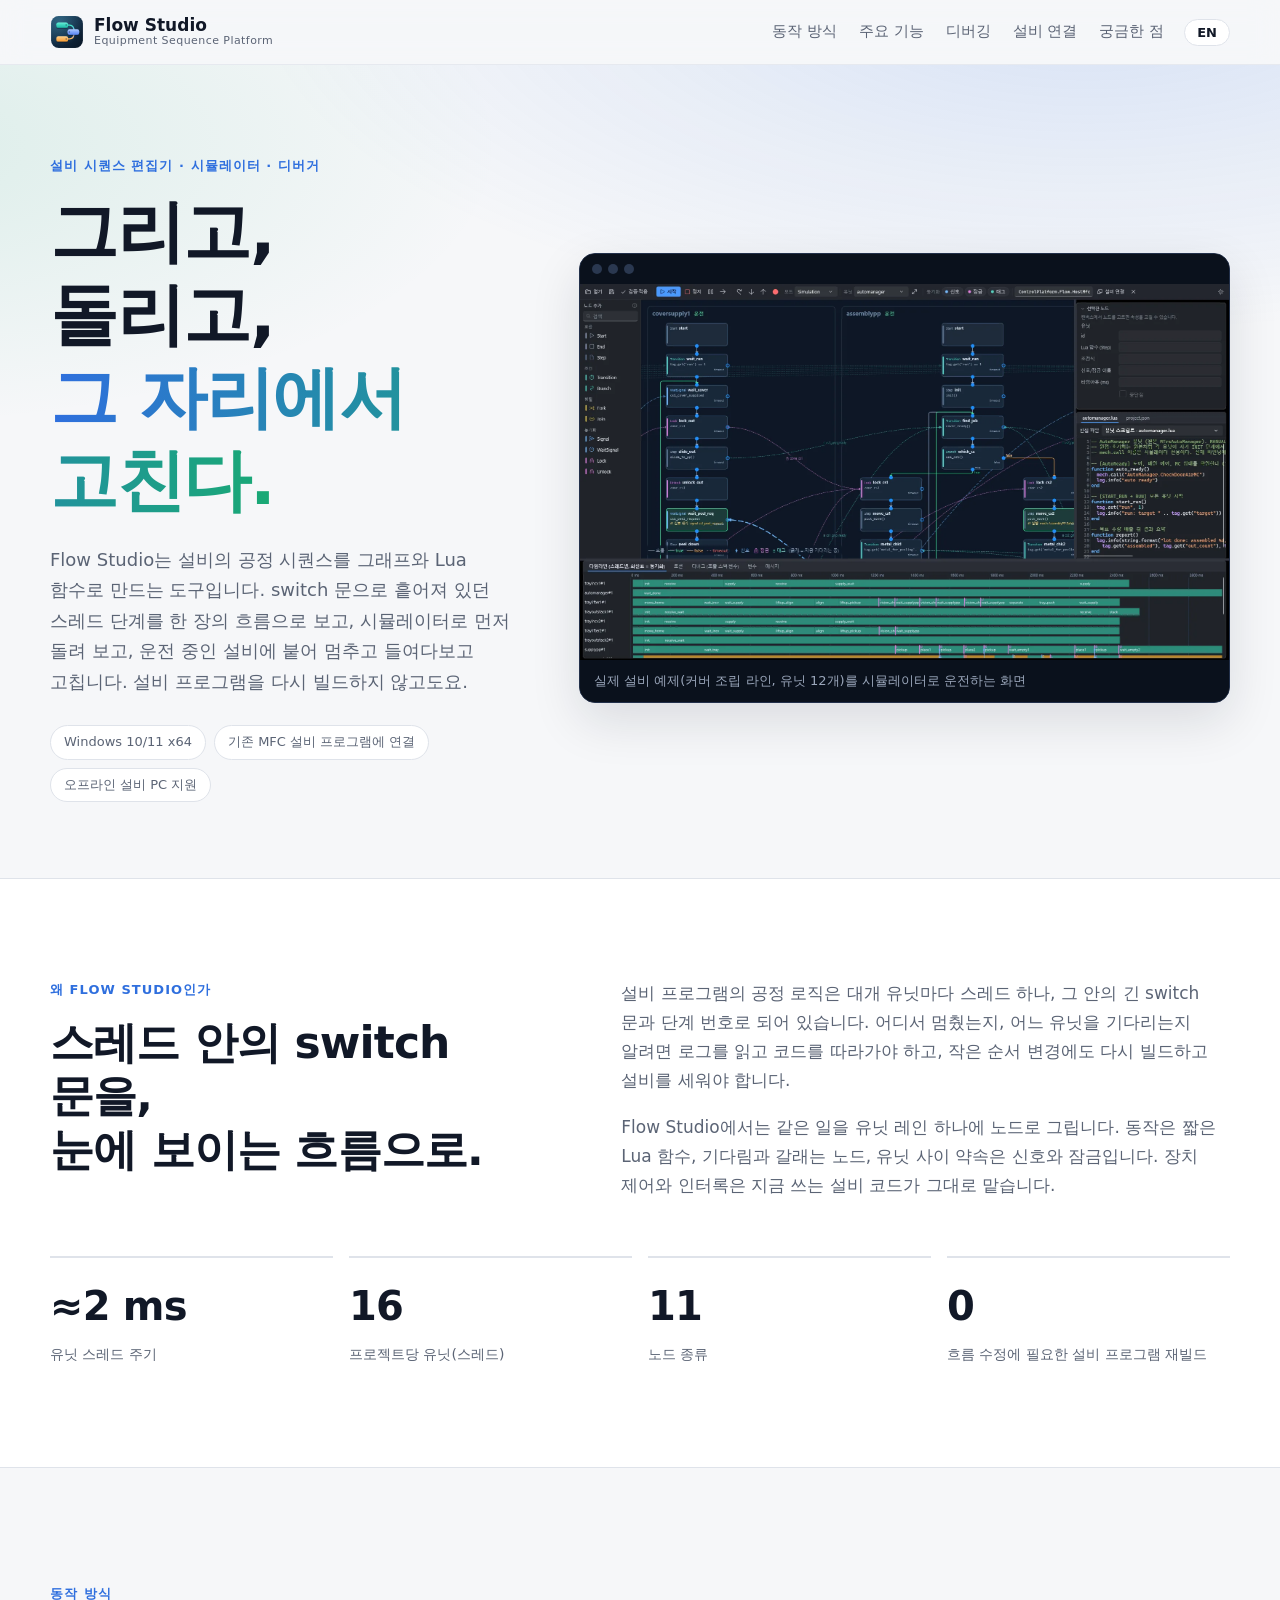
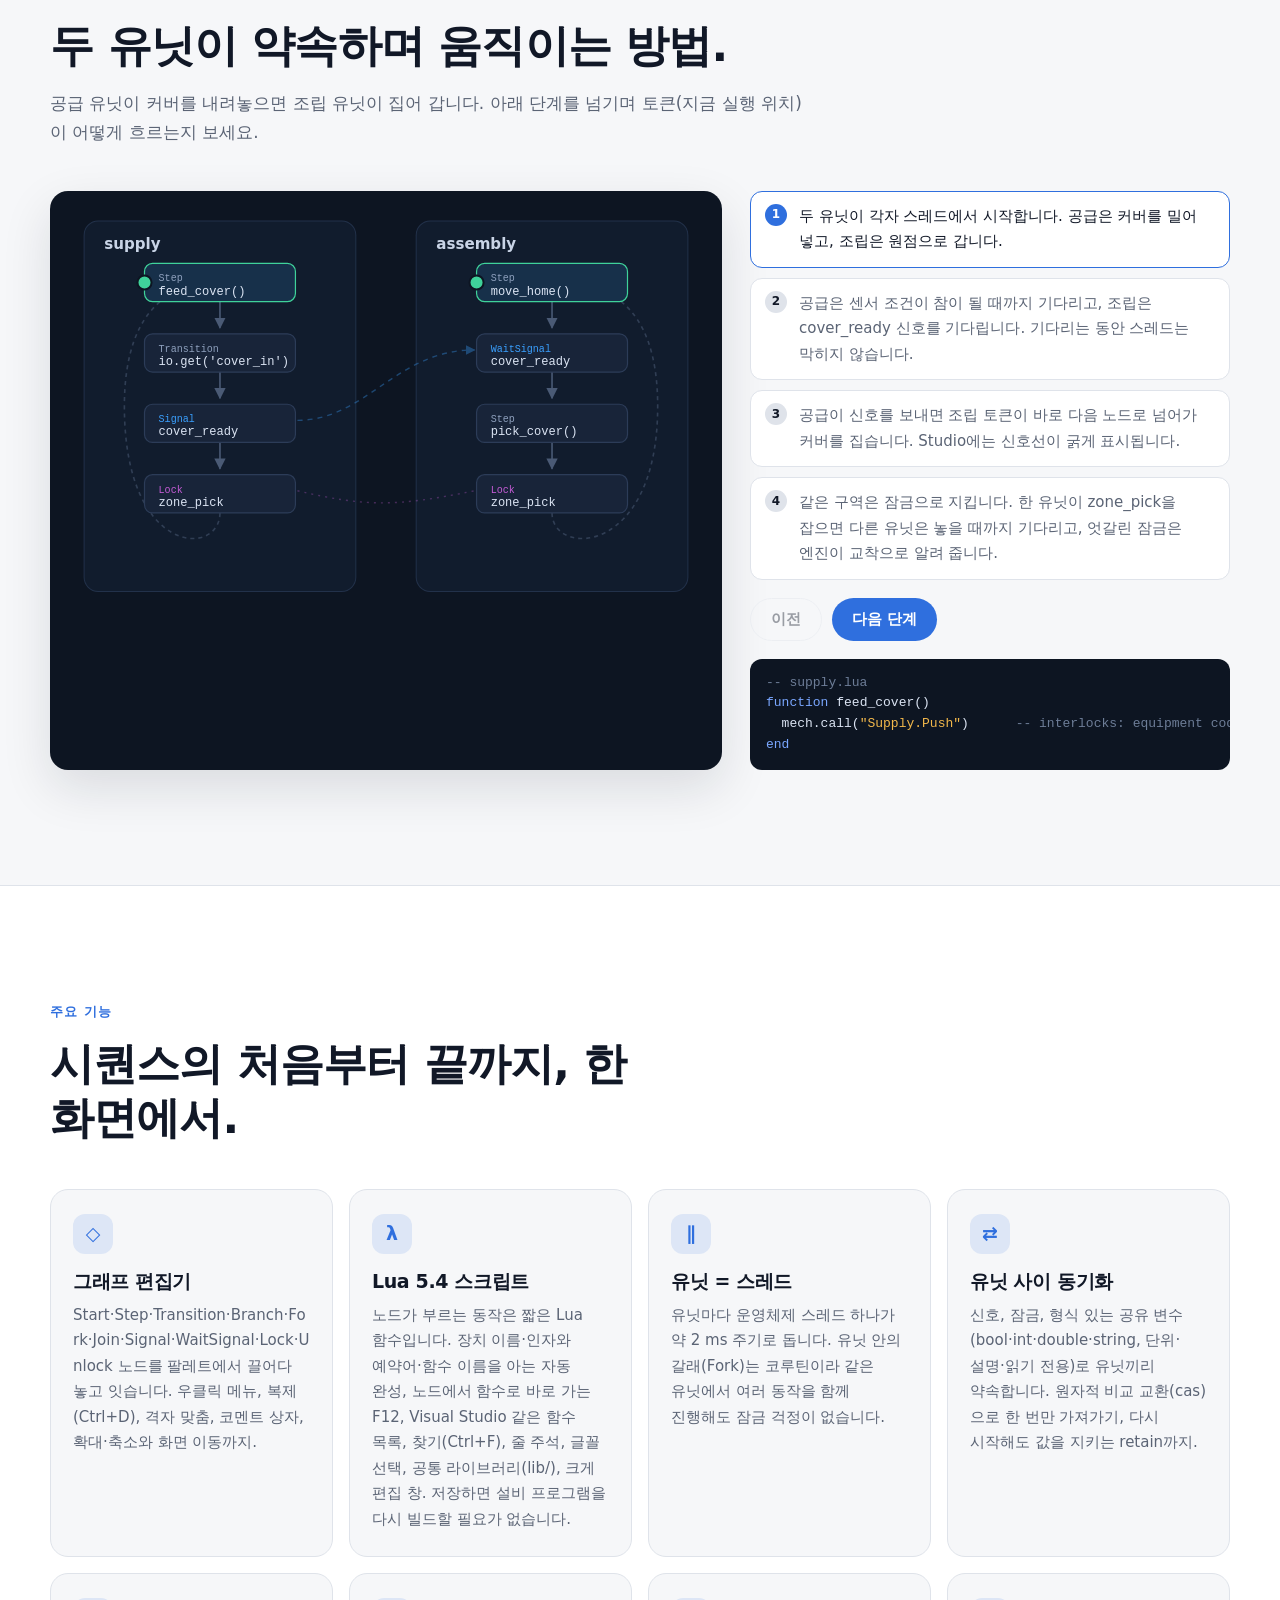
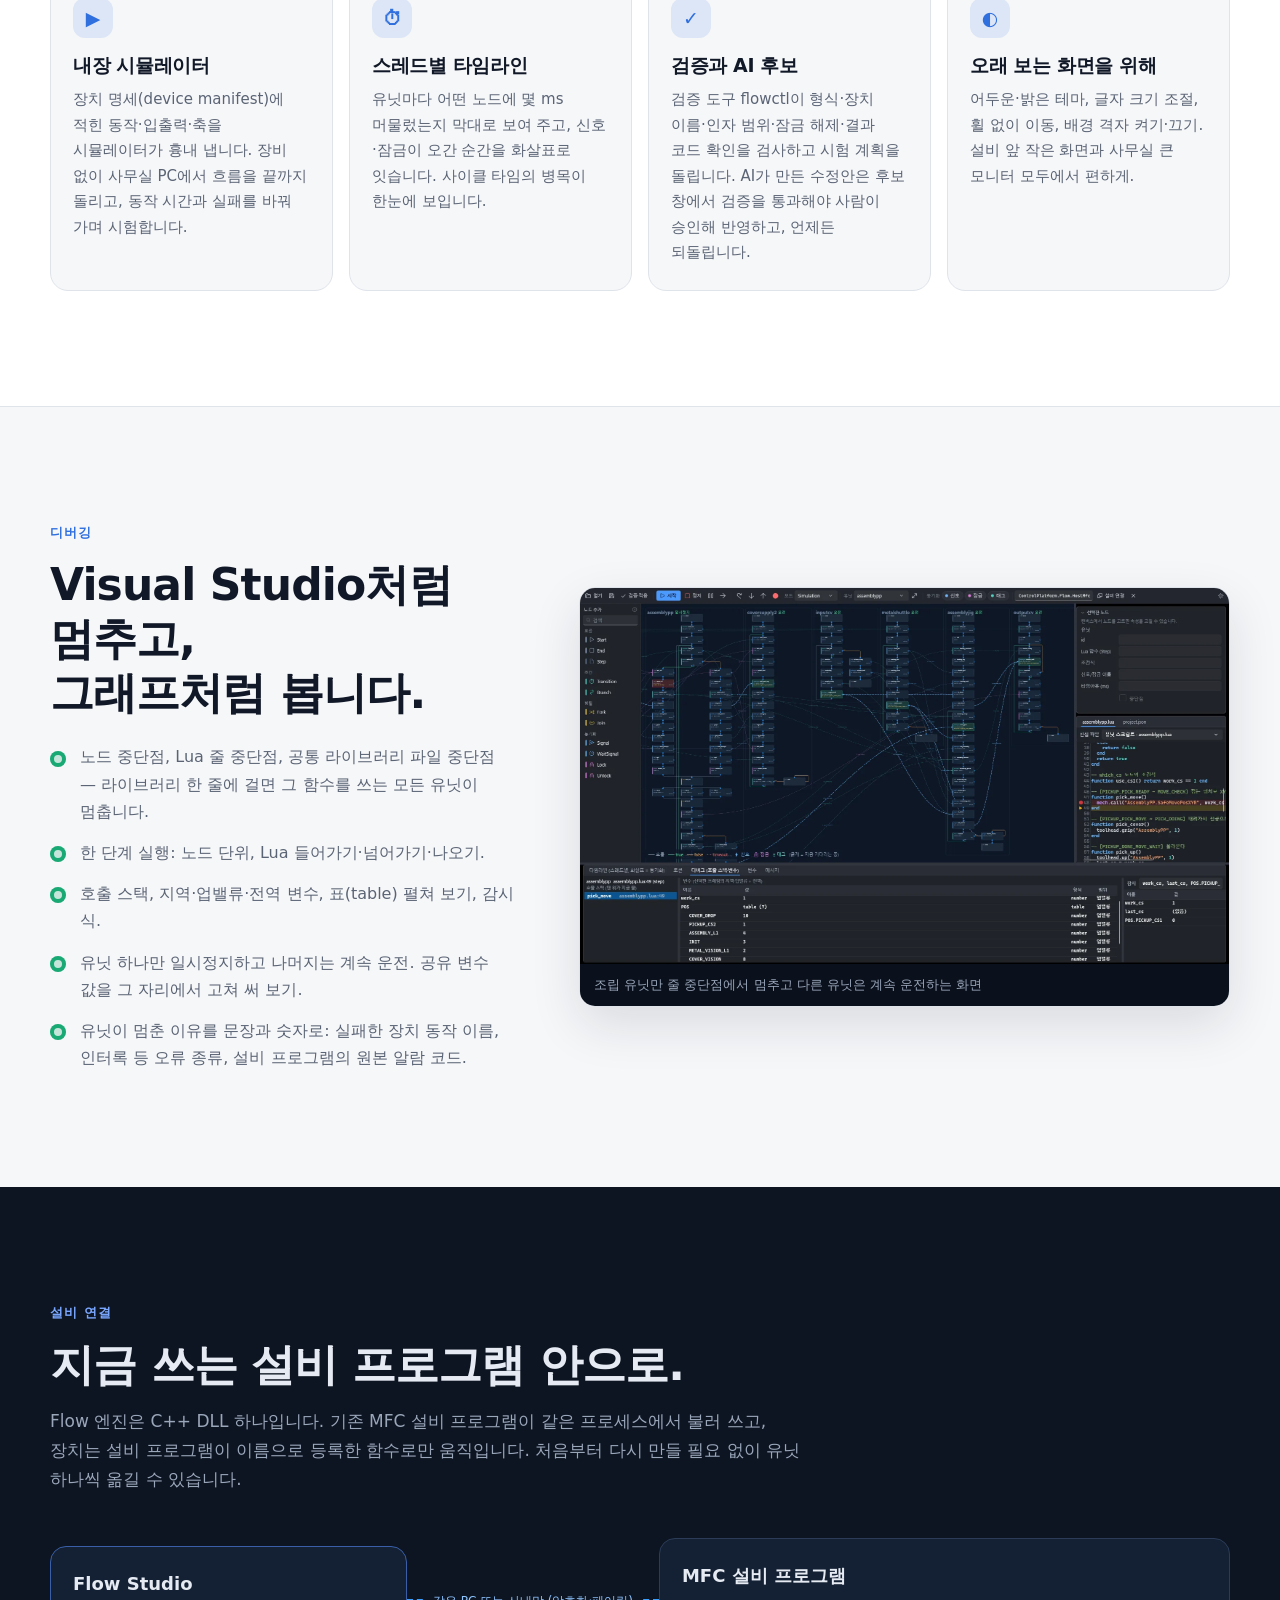
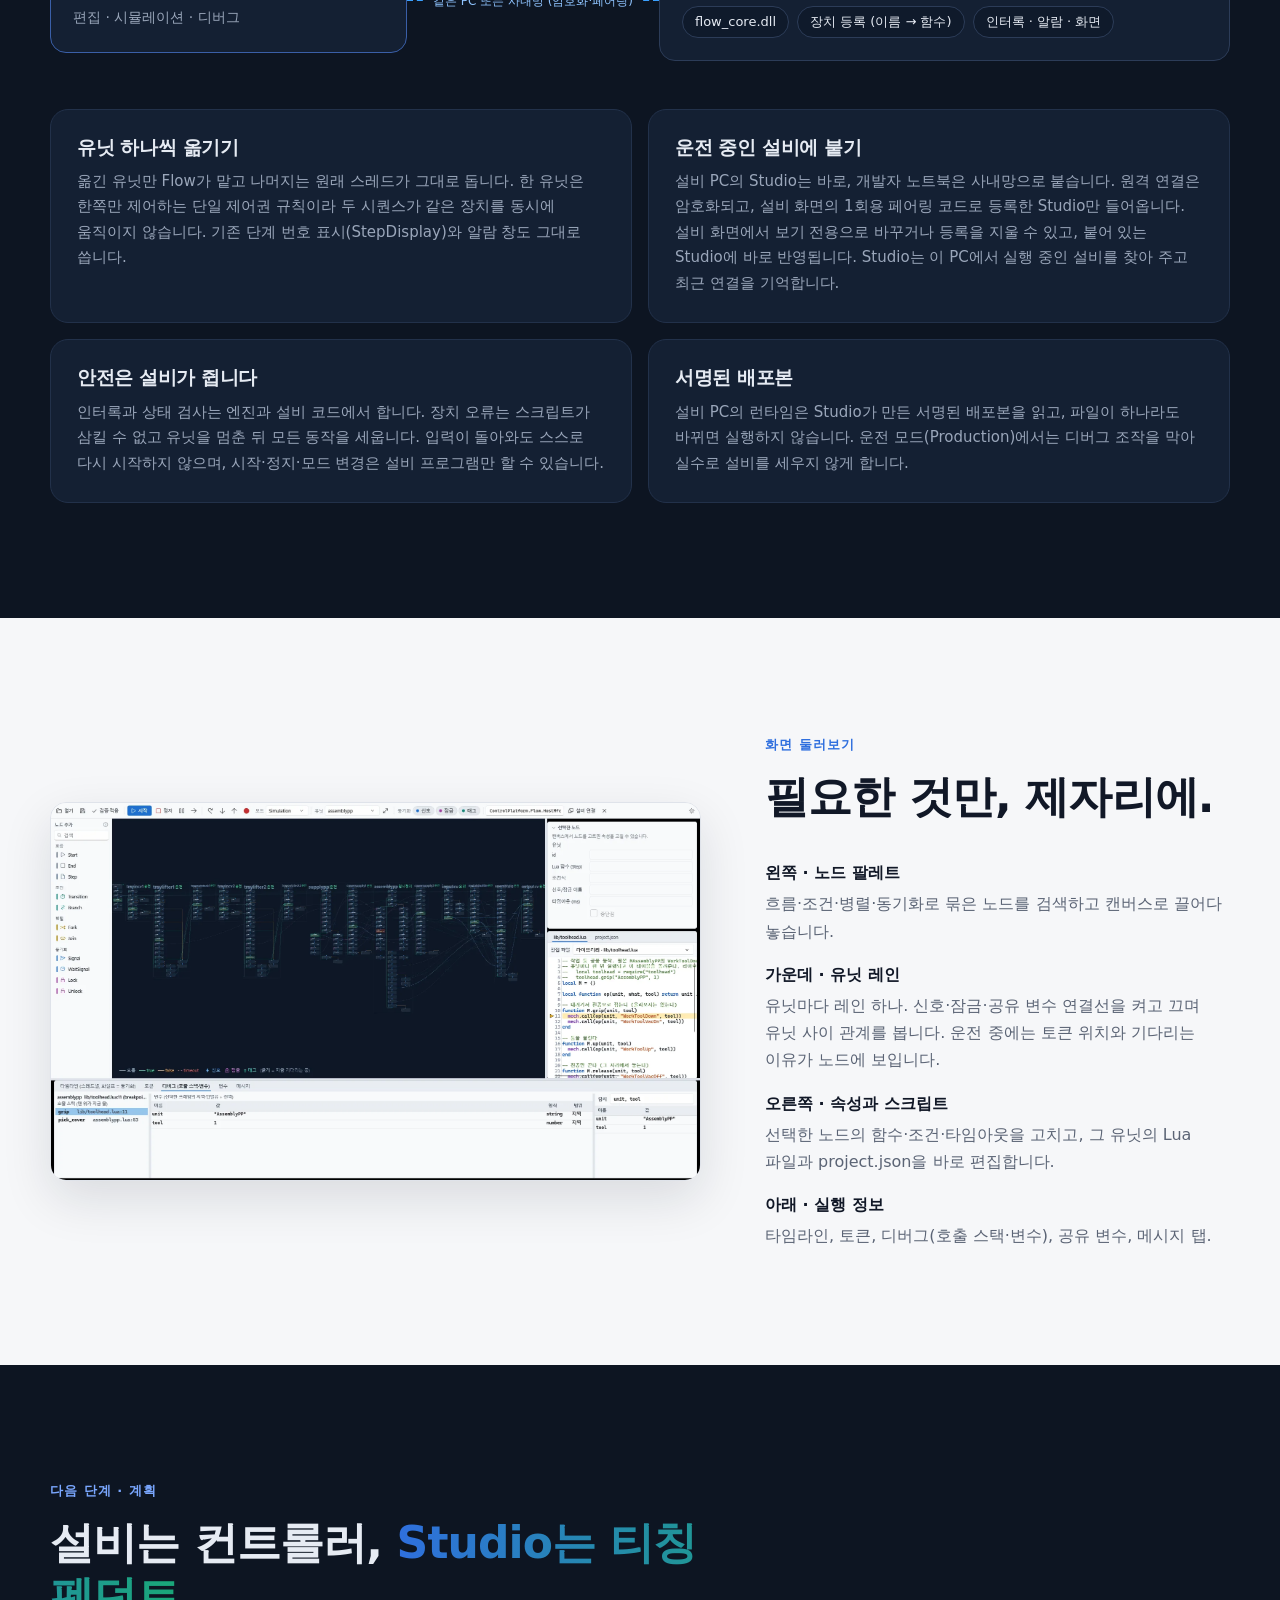
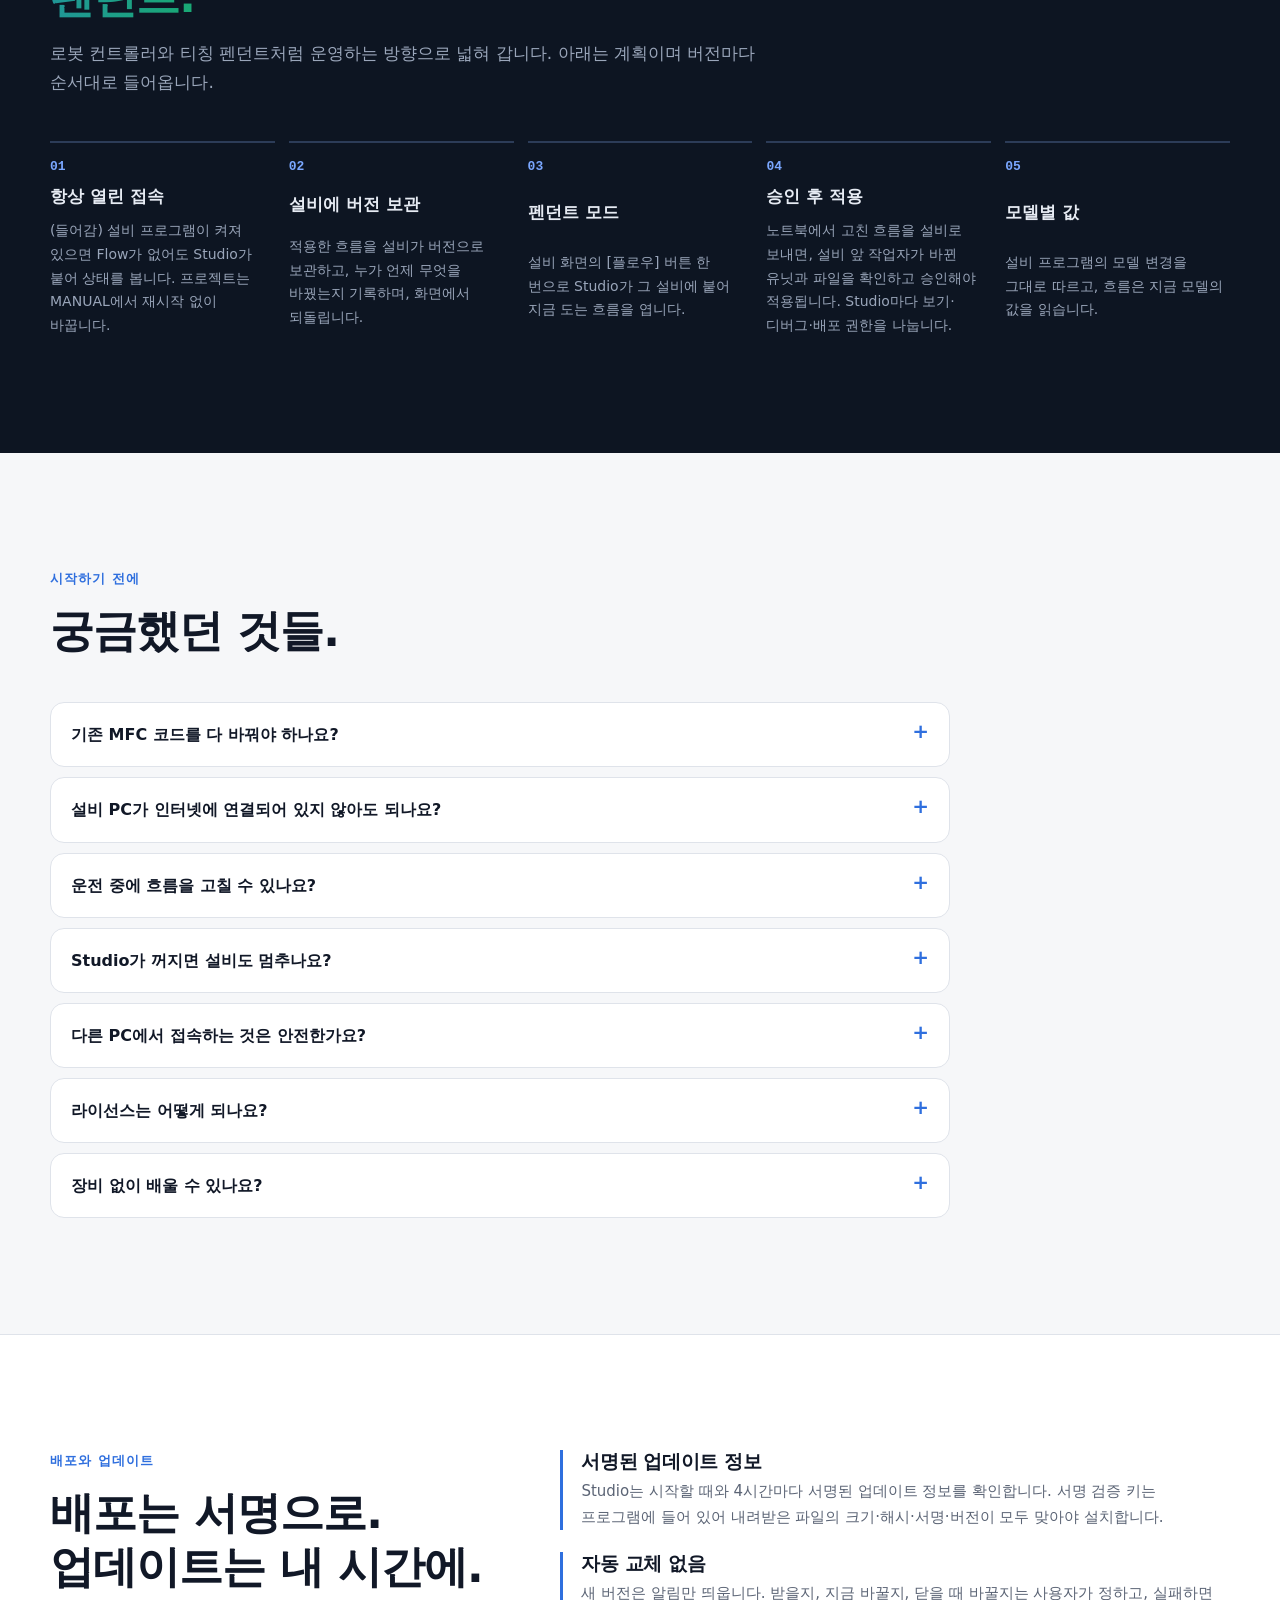
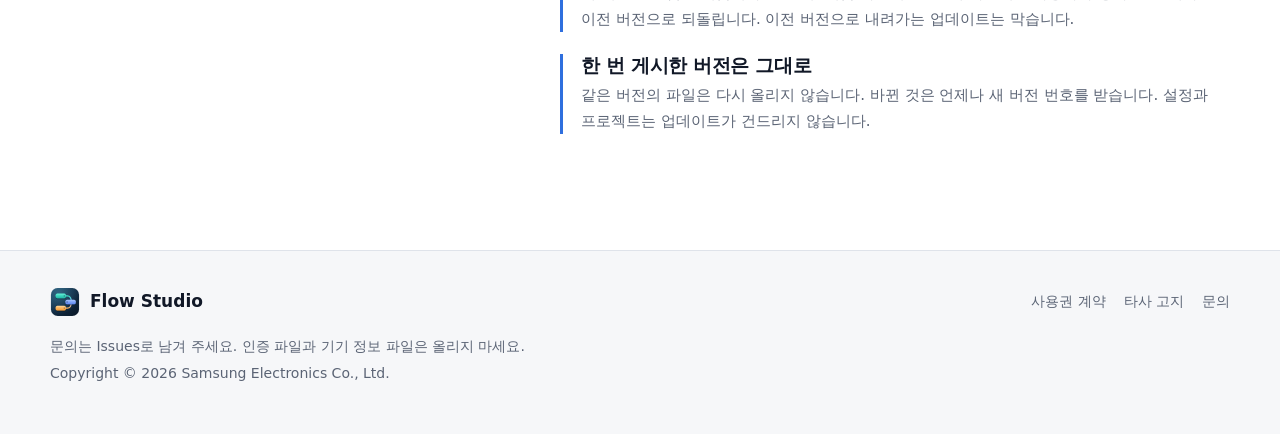
==== commit 8b934c94: "Product page: editor navigation, completion, connection list, phase 1 available Co-Authored-By: Clau" ====
--- a/index.html
+++ b/index.html
@@ -145,7 +145,7 @@
         </div>
         <div class="feature-grid">
           <article class="feature reveal"><div class="icon">◇</div><h3 data-ko="그래프 편집기" data-en="Graph editor">그래프 편집기</h3><p data-ko="Start·Step·Transition·Branch·Fork·Join·Signal·WaitSignal·Lock·Unlock 노드를 팔레트에서 끌어다 놓고 잇습니다. 우클릭 메뉴, 복제(Ctrl+D), 격자 맞춤, 코멘트 상자, 확대·축소와 화면 이동까지." data-en="Drag Start, Step, Transition, Branch, Fork, Join, Signal, WaitSignal, Lock and Unlock nodes from the palette and wire them up. Right-click menu, duplicate (Ctrl+D), grid snap, comment boxes, zoom and pan.">Start·Step·Transition·Branch·Fork·Join·Signal·WaitSignal·Lock·Unlock 노드를 팔레트에서 끌어다 놓고 잇습니다. 우클릭 메뉴, 복제(Ctrl+D), 격자 맞춤, 코멘트 상자, 확대·축소와 화면 이동까지.</p></article>
-          <article class="feature reveal"><div class="icon">λ</div><h3 data-ko="Lua 5.4 스크립트" data-en="Lua 5.4 scripts">Lua 5.4 스크립트</h3><p data-ko="노드가 부르는 동작은 짧은 Lua 함수입니다. 장치 이름·인자를 아는 자동 완성, 문법 강조, 공통 라이브러리(lib/), 크게 편집 창. 저장하면 설비 프로그램을 다시 빌드할 필요가 없습니다." data-en="Actions behind nodes are short Lua functions, with completion that knows device names and arguments, syntax highlighting, shared libraries (lib/) and a large editor. Save — no equipment rebuild.">노드가 부르는 동작은 짧은 Lua 함수입니다. 장치 이름·인자를 아는 자동 완성, 문법 강조, 공통 라이브러리(lib/), 크게 편집 창. 저장하면 설비 프로그램을 다시 빌드할 필요가 없습니다.</p></article>
+          <article class="feature reveal"><div class="icon">λ</div><h3 data-ko="Lua 5.4 스크립트" data-en="Lua 5.4 scripts">Lua 5.4 스크립트</h3><p data-ko="노드가 부르는 동작은 짧은 Lua 함수입니다. 장치 이름·인자와 예약어·함수 이름을 아는 자동 완성, 노드에서 함수로 바로 가는 F12, Visual Studio 같은 함수 목록, 찾기(Ctrl+F), 줄 주석, 글꼴 선택, 공통 라이브러리(lib/), 크게 편집 창. 저장하면 설비 프로그램을 다시 빌드할 필요가 없습니다." data-en="Actions behind nodes are short Lua functions, with completion for device names, keywords and functions, F12 to jump from a node to its function, a Visual Studio-style function list, find (Ctrl+F), line comments, font choice, shared libraries (lib/) and a large editor. Save — no equipment rebuild.">노드가 부르는 동작은 짧은 Lua 함수입니다. 장치 이름·인자와 예약어·함수 이름을 아는 자동 완성, 노드에서 함수로 바로 가는 F12, Visual Studio 같은 함수 목록, 찾기(Ctrl+F), 줄 주석, 글꼴 선택, 공통 라이브러리(lib/), 크게 편집 창. 저장하면 설비 프로그램을 다시 빌드할 필요가 없습니다.</p></article>
           <article class="feature reveal"><div class="icon">∥</div><h3 data-ko="유닛 = 스레드" data-en="One unit, one thread">유닛 = 스레드</h3><p data-ko="유닛마다 운영체제 스레드 하나가 약 2 ms 주기로 돕니다. 유닛 안의 갈래(Fork)는 코루틴이라 같은 유닛에서 여러 동작을 함께 진행해도 잠금 걱정이 없습니다." data-en="Each unit runs on its own OS thread at about 2 ms. Forks inside a unit are coroutines, so parallel actions within a unit need no locking.">유닛마다 운영체제 스레드 하나가 약 2 ms 주기로 돕니다. 유닛 안의 갈래(Fork)는 코루틴이라 같은 유닛에서 여러 동작을 함께 진행해도 잠금 걱정이 없습니다.</p></article>
           <article class="feature reveal"><div class="icon">⇄</div><h3 data-ko="유닛 사이 동기화" data-en="Synchronisation">유닛 사이 동기화</h3><p data-ko="신호, 잠금, 형식 있는 공유 변수(bool·int·double·string, 단위·설명·읽기 전용)로 유닛끼리 약속합니다. 원자적 비교 교환(cas)으로 한 번만 가져가기, 다시 시작해도 값을 지키는 retain까지." data-en="Units agree through signals, locks and typed shared variables (bool, int, double, string with units, descriptions and read-only access). Atomic compare-and-swap for take-once handshakes, and retain to keep values across restarts.">신호, 잠금, 형식 있는 공유 변수(bool·int·double·string, 단위·설명·읽기 전용)로 유닛끼리 약속합니다. 원자적 비교 교환(cas)으로 한 번만 가져가기, 다시 시작해도 값을 지키는 retain까지.</p></article>
           <article class="feature reveal"><div class="icon">▶</div><h3 data-ko="내장 시뮬레이터" data-en="Built-in simulator">내장 시뮬레이터</h3><p data-ko="장치 명세(device manifest)에 적힌 동작·입출력·축을 시뮬레이터가 흉내 냅니다. 장비 없이 사무실 PC에서 흐름을 끝까지 돌리고, 동작 시간과 실패를 바꿔 가며 시험합니다." data-en="The simulator imitates the actions, I/O and axes listed in the device manifest. Run the whole flow on an office PC without hardware, varying durations and failures.">장치 명세(device manifest)에 적힌 동작·입출력·축을 시뮬레이터가 흉내 냅니다. 장비 없이 사무실 PC에서 흐름을 끝까지 돌리고, 동작 시간과 실패를 바꿔 가며 시험합니다.</p></article>
@@ -192,7 +192,7 @@
         </div>
         <div class="equip-grid">
           <article class="reveal"><h3 data-ko="유닛 하나씩 옮기기" data-en="Migrate unit by unit">유닛 하나씩 옮기기</h3><p data-ko="옮긴 유닛만 Flow가 맡고 나머지는 원래 스레드가 그대로 돕니다. 한 유닛은 한쪽만 제어하는 단일 제어권 규칙이라 두 시퀀스가 같은 장치를 동시에 움직이지 않습니다. 기존 단계 번호 표시(StepDisplay)와 알람 창도 그대로 씁니다." data-en="Flow drives only the units you moved; the rest keep their original threads. A single-owner rule means two sequences never drive the same device. Existing step displays and alarm dialogs keep working.">옮긴 유닛만 Flow가 맡고 나머지는 원래 스레드가 그대로 돕니다. 한 유닛은 한쪽만 제어하는 단일 제어권 규칙이라 두 시퀀스가 같은 장치를 동시에 움직이지 않습니다. 기존 단계 번호 표시(StepDisplay)와 알람 창도 그대로 씁니다.</p></article>
-          <article class="reveal"><h3 data-ko="운전 중인 설비에 붙기" data-en="Attach to a running machine">운전 중인 설비에 붙기</h3><p data-ko="설비 PC의 Studio는 바로, 개발자 노트북은 사내망으로 붙습니다. 원격 연결은 암호화되고, 설비 화면의 1회용 페어링 코드로 등록한 Studio만 들어옵니다. 설비 화면에서 보기 전용으로 바꾸거나 등록을 지울 수 있습니다." data-en="Studio on the equipment PC attaches directly; a developer laptop attaches over the plant network. Remote links are encrypted and only Studios paired with a one-time code from the equipment screen get in. The equipment can switch to view-only or remove a pairing at any time.">설비 PC의 Studio는 바로, 개발자 노트북은 사내망으로 붙습니다. 원격 연결은 암호화되고, 설비 화면의 1회용 페어링 코드로 등록한 Studio만 들어옵니다. 설비 화면에서 보기 전용으로 바꾸거나 등록을 지울 수 있습니다.</p></article>
+          <article class="reveal"><h3 data-ko="운전 중인 설비에 붙기" data-en="Attach to a running machine">운전 중인 설비에 붙기</h3><p data-ko="설비 PC의 Studio는 바로, 개발자 노트북은 사내망으로 붙습니다. 원격 연결은 암호화되고, 설비 화면의 1회용 페어링 코드로 등록한 Studio만 들어옵니다. 설비 화면에서 보기 전용으로 바꾸거나 등록을 지울 수 있고, 붙어 있는 Studio에 바로 반영됩니다. Studio는 이 PC에서 실행 중인 설비를 찾아 주고 최근 연결을 기억합니다." data-en="Studio on the equipment PC attaches directly; a developer laptop attaches over the plant network. Remote links are encrypted and only Studios paired with a one-time code from the equipment screen get in. The equipment can switch to view-only or remove a pairing at any time, and attached Studios follow immediately. Studio finds equipment running on this PC and remembers recent connections.">설비 PC의 Studio는 바로, 개발자 노트북은 사내망으로 붙습니다. 원격 연결은 암호화되고, 설비 화면의 1회용 페어링 코드로 등록한 Studio만 들어옵니다. 설비 화면에서 보기 전용으로 바꾸거나 등록을 지울 수 있고, 붙어 있는 Studio에 바로 반영됩니다. Studio는 이 PC에서 실행 중인 설비를 찾아 주고 최근 연결을 기억합니다.</p></article>
           <article class="reveal"><h3 data-ko="안전은 설비가 쥡니다" data-en="Safety stays with the machine">안전은 설비가 쥡니다</h3><p data-ko="인터록과 상태 검사는 엔진과 설비 코드에서 합니다. 장치 오류는 스크립트가 삼킬 수 없고 유닛을 멈춘 뒤 모든 동작을 세웁니다. 입력이 돌아와도 스스로 다시 시작하지 않으며, 시작·정지·모드 변경은 설비 프로그램만 할 수 있습니다." data-en="Interlocks and state checks run in the engine and the equipment code. Device errors cannot be swallowed by scripts; the unit faults and all motion stops. Nothing restarts by itself when inputs recover, and only the equipment program can start, stop or change modes.">인터록과 상태 검사는 엔진과 설비 코드에서 합니다. 장치 오류는 스크립트가 삼킬 수 없고 유닛을 멈춘 뒤 모든 동작을 세웁니다. 입력이 돌아와도 스스로 다시 시작하지 않으며, 시작·정지·모드 변경은 설비 프로그램만 할 수 있습니다.</p></article>
           <article class="reveal"><h3 data-ko="서명된 배포본" data-en="Signed deployment packages">서명된 배포본</h3><p data-ko="설비 PC의 런타임은 Studio가 만든 서명된 배포본을 읽고, 파일이 하나라도 바뀌면 실행하지 않습니다. 운전 모드(Production)에서는 디버그 조작을 막아 실수로 설비를 세우지 않게 합니다." data-en="The runtime on the equipment PC reads signed deployment packages made by Studio and refuses to run if any file changed. Production mode blocks debug operations so nobody stops the line by accident.">설비 PC의 런타임은 Studio가 만든 서명된 배포본을 읽고, 파일이 하나라도 바뀌면 실행하지 않습니다. 운전 모드(Production)에서는 디버그 조작을 막아 실수로 설비를 세우지 않게 합니다.</p></article>
         </div>
@@ -225,7 +225,7 @@
           <p data-ko="로봇 컨트롤러와 티칭 펜던트처럼 운영하는 방향으로 넓혀 갑니다. 아래는 계획이며 버전마다 순서대로 들어옵니다." data-en="We are extending Flow Studio to work like a robot controller with a teach pendant. These items are planned and will arrive release by release.">로봇 컨트롤러와 티칭 펜던트처럼 운영하는 방향으로 넓혀 갑니다. 아래는 계획이며 버전마다 순서대로 들어옵니다.</p>
         </div>
         <ol class="roadmap reveal">
-          <li><b data-ko="항상 열린 접속" data-en="Always reachable">항상 열린 접속</b><span data-ko="설비 프로그램이 켜져 있으면 Flow가 없어도 Studio가 붙어 상태를 봅니다. 프로젝트는 MANUAL에서 재시작 없이 바꿉니다." data-en="Studio can attach whenever the equipment program runs, even without a flow; switch projects in MANUAL without restarting.">설비 프로그램이 켜져 있으면 Flow가 없어도 Studio가 붙어 상태를 봅니다. 프로젝트는 MANUAL에서 재시작 없이 바꿉니다.</span></li>
+          <li><b data-ko="항상 열린 접속" data-en="Always reachable">항상 열린 접속</b><span data-ko="(들어감) 설비 프로그램이 켜져 있으면 Flow가 없어도 Studio가 붙어 상태를 봅니다. 프로젝트는 MANUAL에서 재시작 없이 바꿉니다." data-en="(Available) Studio can attach whenever the equipment program runs, even without a flow; switch projects in MANUAL without restarting.">(들어감) 설비 프로그램이 켜져 있으면 Flow가 없어도 Studio가 붙어 상태를 봅니다. 프로젝트는 MANUAL에서 재시작 없이 바꿉니다.</span></li>
           <li><b data-ko="설비에 버전 보관" data-en="Versions on the machine">설비에 버전 보관</b><span data-ko="적용한 흐름을 설비가 버전으로 보관하고, 누가 언제 무엇을 바꿨는지 기록하며, 화면에서 되돌립니다." data-en="The machine keeps applied flows as versions, records who changed what and when, and rolls back from its screen.">적용한 흐름을 설비가 버전으로 보관하고, 누가 언제 무엇을 바꿨는지 기록하며, 화면에서 되돌립니다.</span></li>
           <li><b data-ko="펜던트 모드" data-en="Pendant mode">펜던트 모드</b><span data-ko="설비 화면의 [플로우] 버튼 한 번으로 Studio가 그 설비에 붙어 지금 도는 흐름을 엽니다." data-en="One button on the equipment screen opens Studio attached to that machine with the flow it is running.">설비 화면의 [플로우] 버튼 한 번으로 Studio가 그 설비에 붙어 지금 도는 흐름을 엽니다.</span></li>
           <li><b data-ko="승인 후 적용" data-en="Apply after approval">승인 후 적용</b><span data-ko="노트북에서 고친 흐름을 설비로 보내면, 설비 앞 작업자가 바뀐 유닛과 파일을 확인하고 승인해야 적용됩니다. Studio마다 보기·디버그·배포 권한을 나눕니다." data-en="Changes sent from a laptop are applied only after the operator at the machine reviews the changed units and files and approves. Each Studio gets view, debug or deploy rights.">노트북에서 고친 흐름을 설비로 보내면, 설비 앞 작업자가 바뀐 유닛과 파일을 확인하고 승인해야 적용됩니다. Studio마다 보기·디버그·배포 권한을 나눕니다.</span></li>
